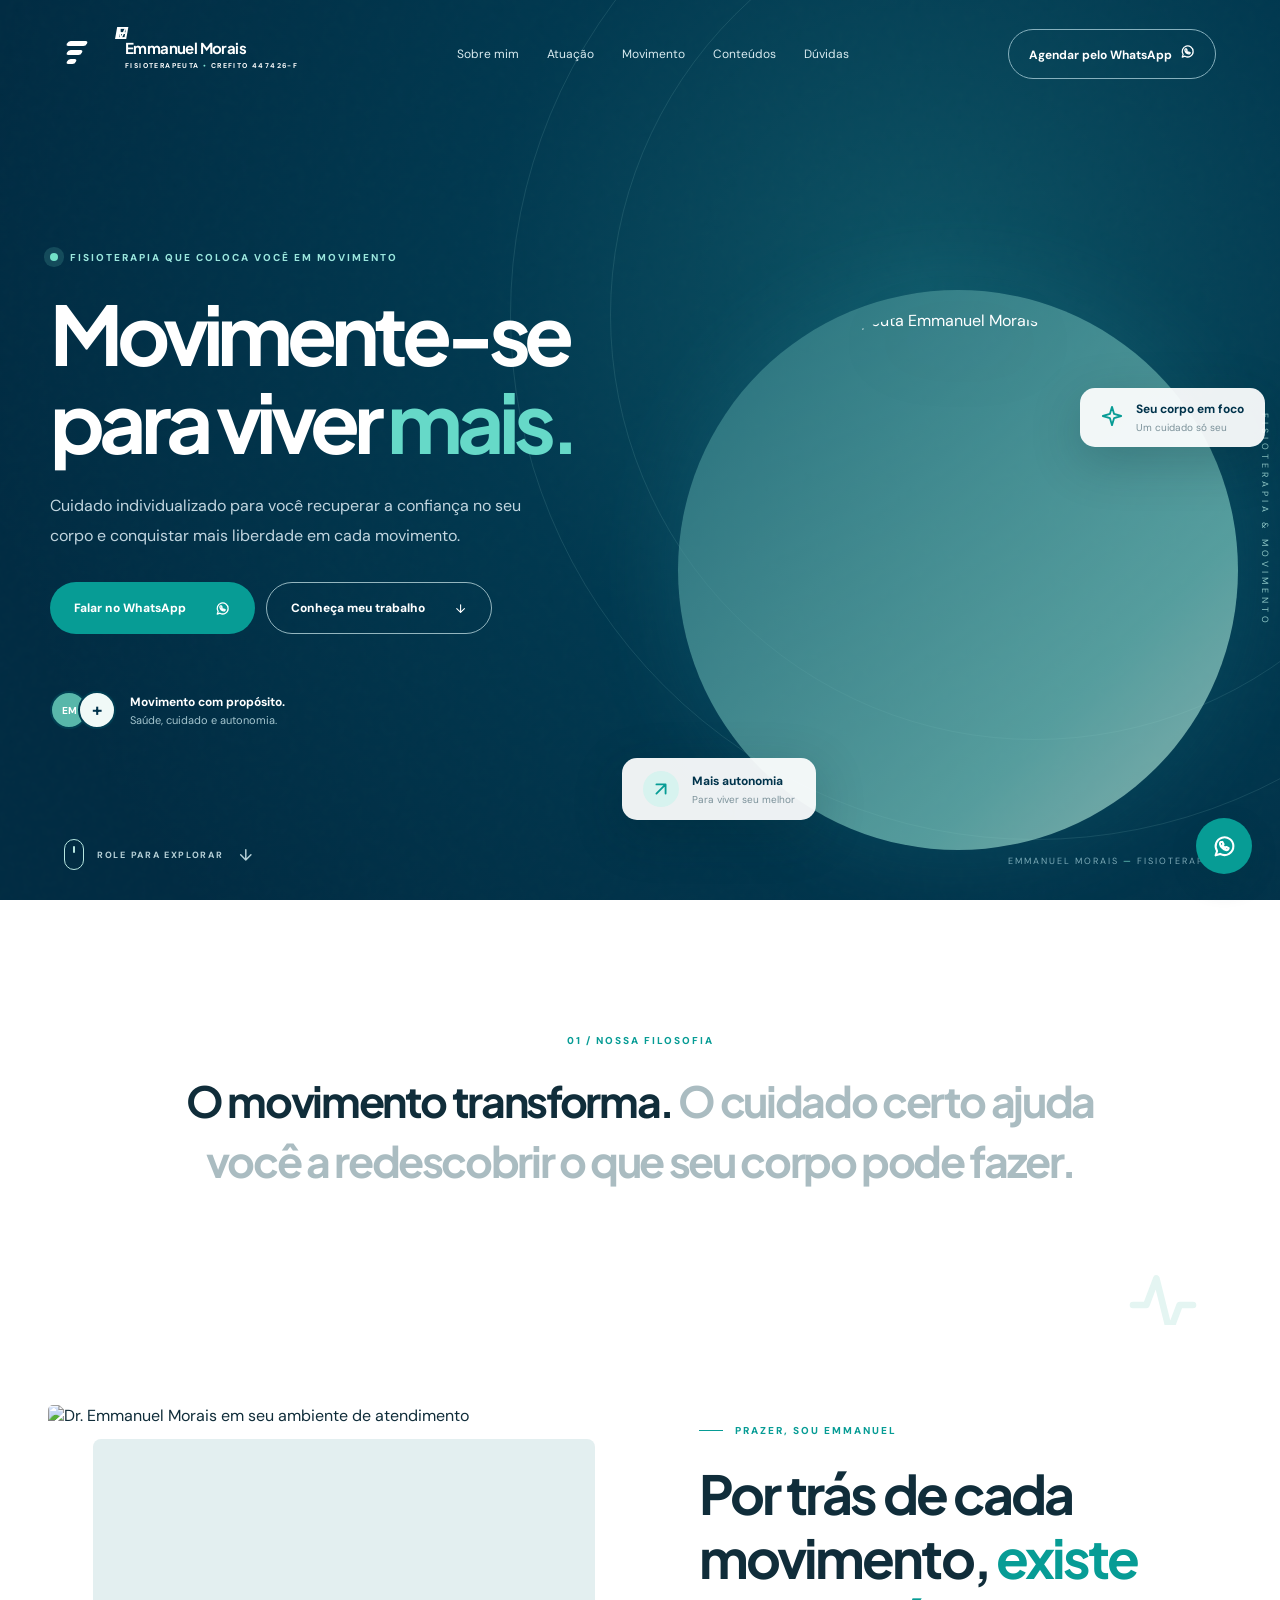
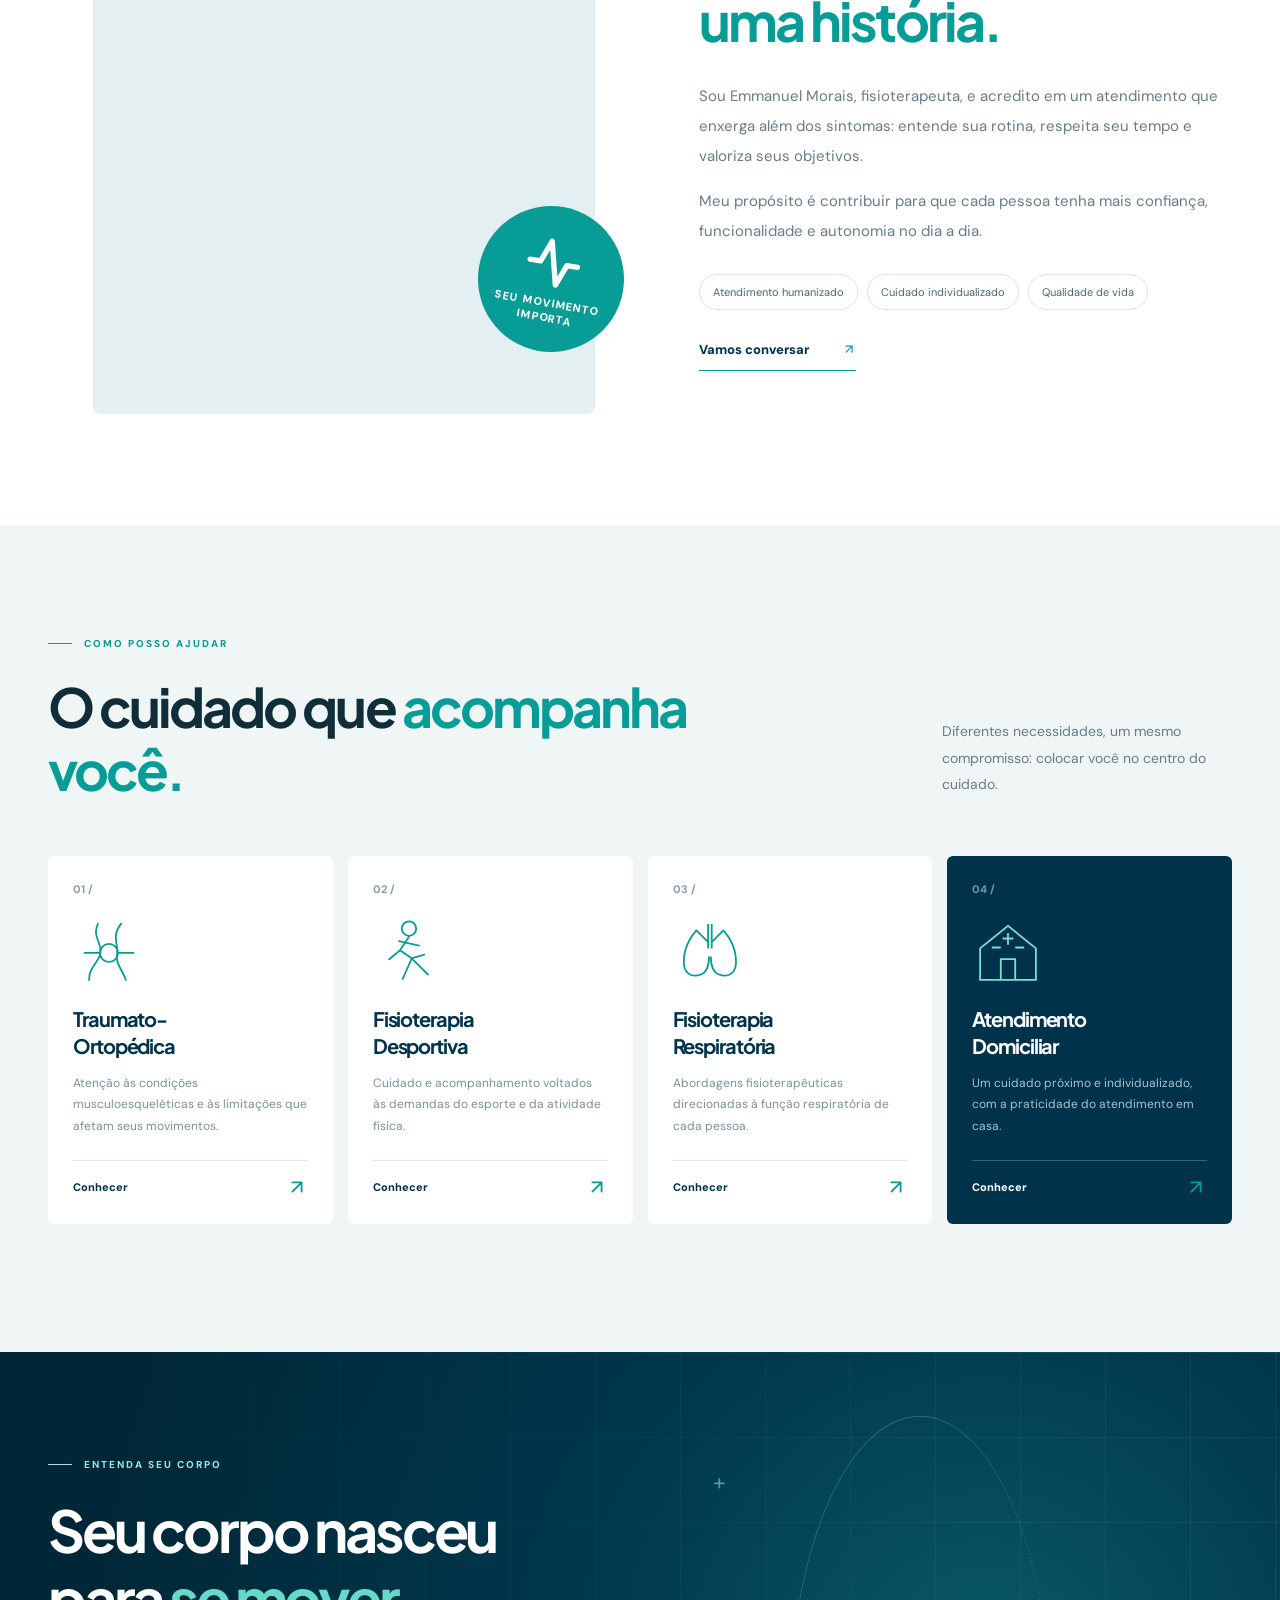
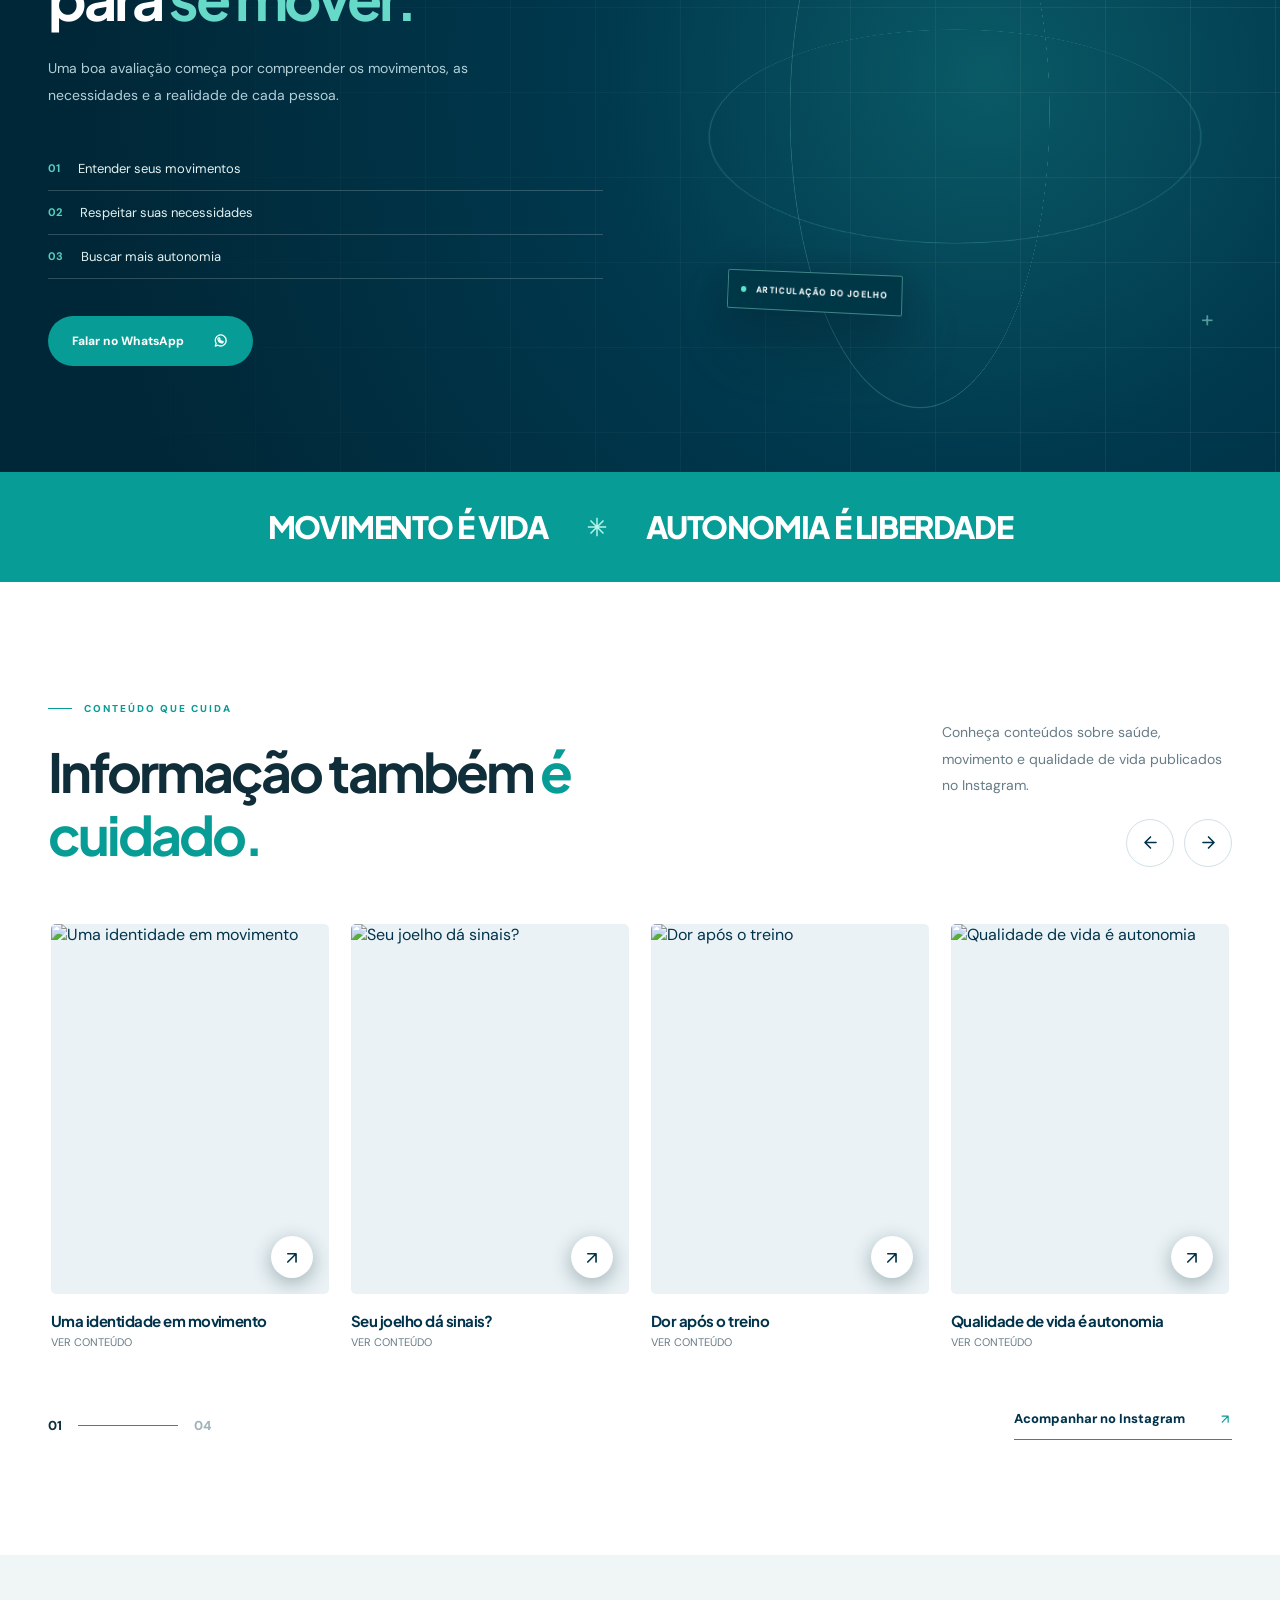
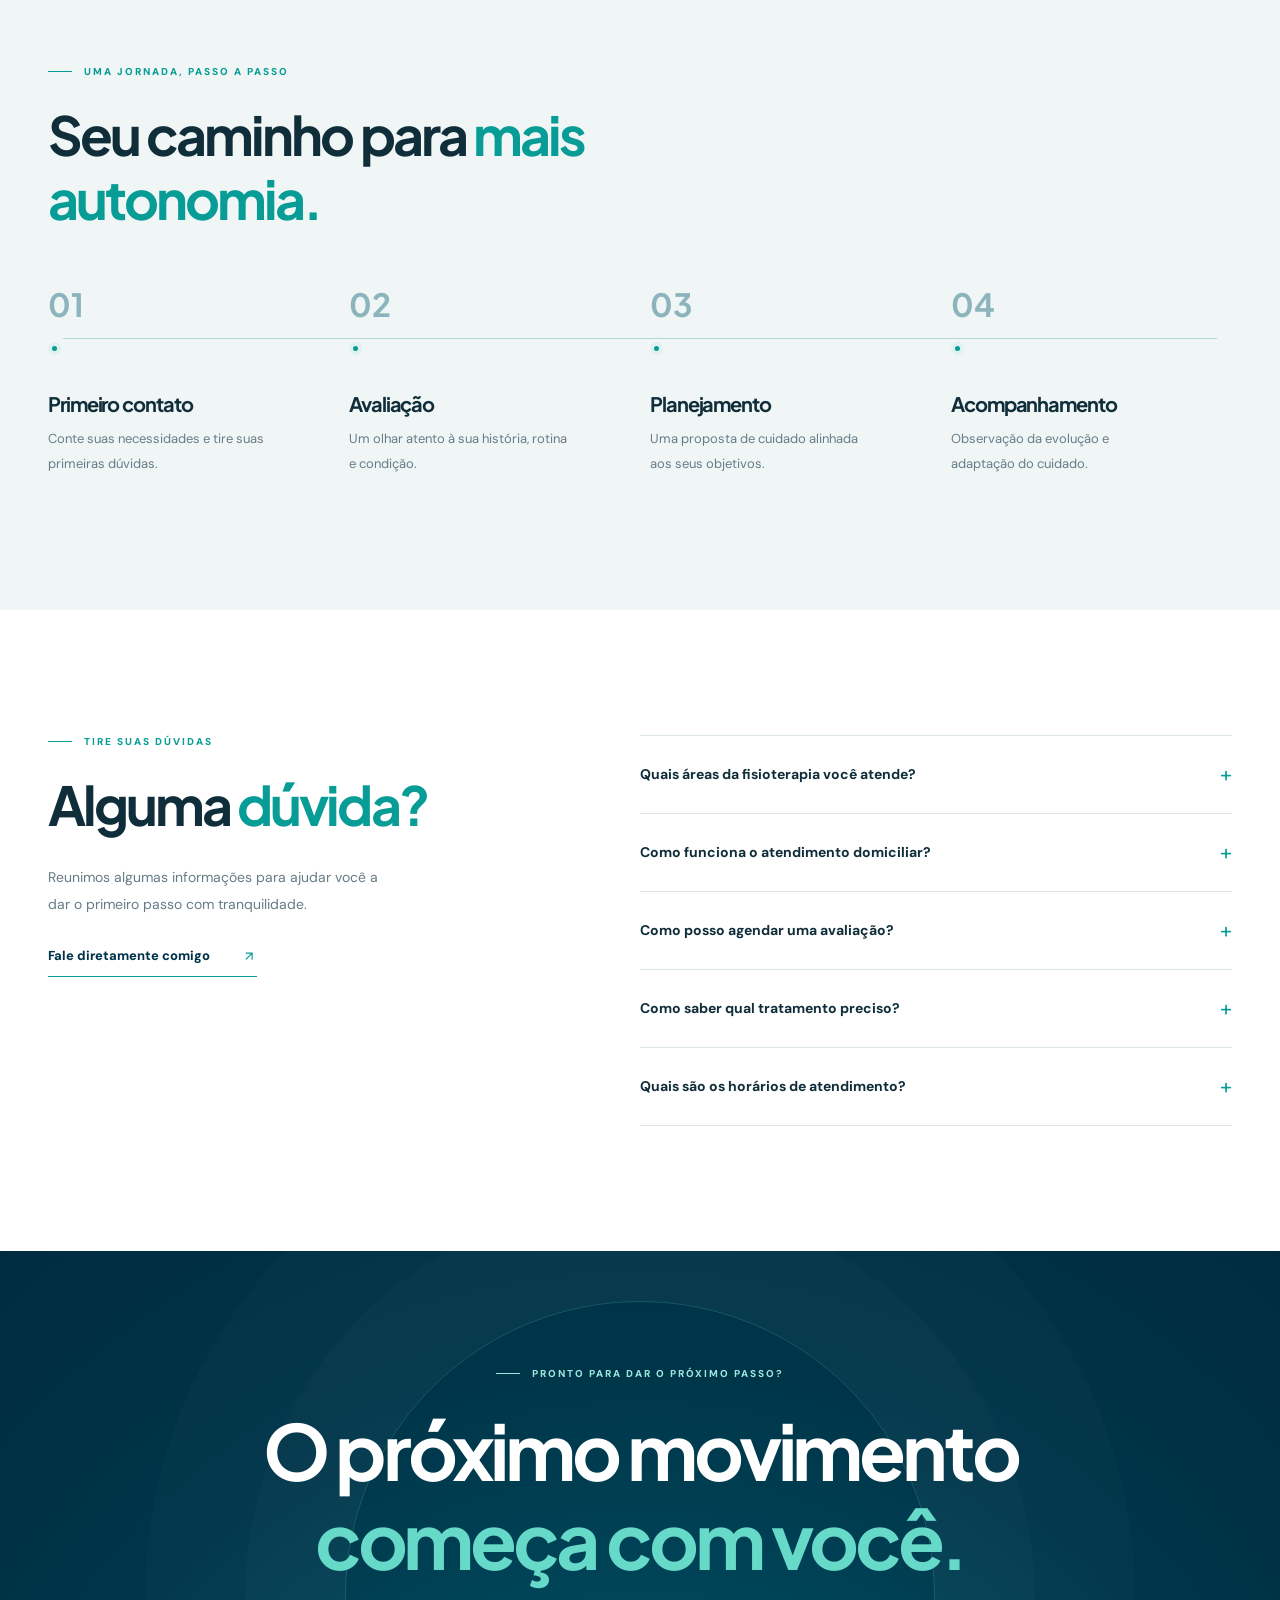
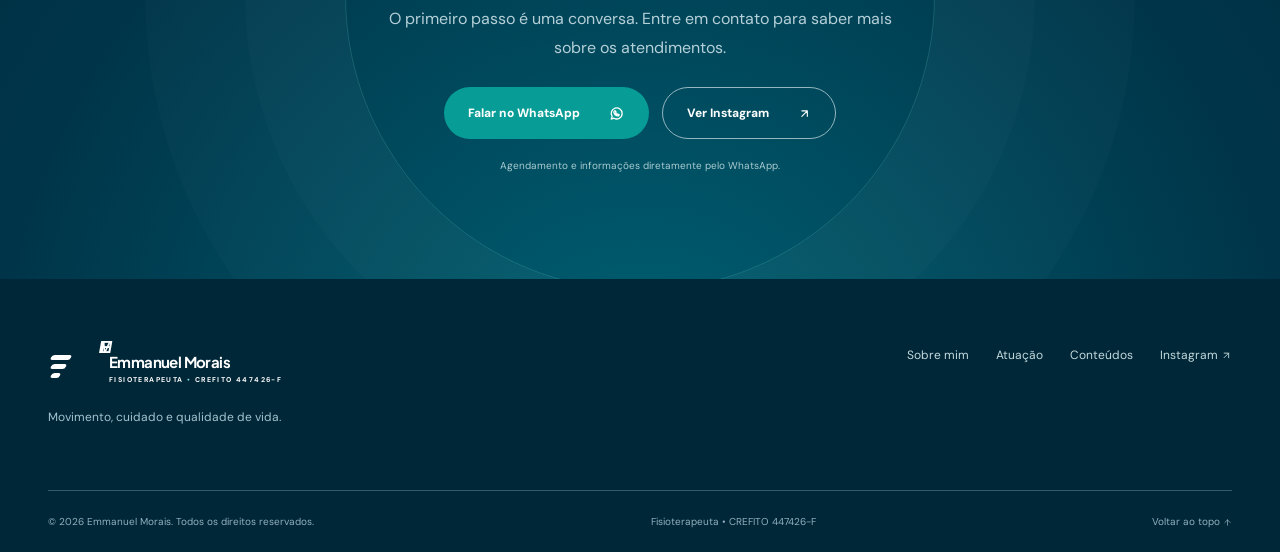
==== index.html @ 3bb3eeb8 "Add files via upload" ====
<!doctype html>
<html lang="pt-BR">
<head>
  <meta charset="utf-8" />
  <meta name="viewport" content="width=device-width, initial-scale=1" />
  <meta name="theme-color" content="#00334b" />
  <meta name="description" content="Dr. Emmanuel Morais — Fisioterapeuta, CREFITO 447426-F. Fisioterapia traumato-ortopédica, desportiva, respiratória e atendimento domiciliar." />
  <title>Dr. Emmanuel Morais — Fisioterapia & Movimento</title>
  <link rel="preconnect" href="https://fonts.googleapis.com" />
  <link rel="preconnect" href="https://fonts.gstatic.com" crossorigin />
  <link href="https://fonts.googleapis.com/css2?family=DM+Sans:wght@400;500;600;700&family=Plus+Jakarta+Sans:wght@400;500;600;700;800&display=swap" rel="stylesheet" />
  <link rel="stylesheet" href="styles.css" />
  <script defer src="script.js"></script>
</head>
<body>
  <div class="progress" id="progress"></div>
  <header class="header" id="topo">
    <a class="brand" href="#inicio" aria-label="Dr. Emmanuel Morais — início"><span class="brandmark" aria-hidden="true"><i></i><i></i><i></i><b class="brand-letters">EM</b></span><span class="brand-text"><strong>Emmanuel Morais</strong><small>FISIOTERAPEUTA <span class="dot">•</span> CREFITO 447426-F</small></span></a>
    <nav class="nav" id="nav" aria-label="Navegação principal"><a href="#sobre">Sobre mim</a><a href="#especialidades">Atuação</a><a href="#movimento">Movimento</a><a href="#conteudos">Conteúdos</a><a href="#duvidas">Dúvidas</a></nav>
    <a class="header-cta" data-whatsapp-link href="https://wa.me/5584921873474?text=Ol%C3%A1%2C%20Dr.%20Emmanuel%21%20Vim%20pelo%20seu%20site%20e%20gostaria%20de%20saber%20mais%20sobre%20os%20atendimentos%20e%20agendar%20uma%20avalia%C3%A7%C3%A3o." target="_blank" rel="noopener noreferrer">Agendar pelo WhatsApp <span class="icon-slot"><svg class="ui-icon icon-whatsapp" viewBox="0 0 24 24" fill="none" stroke="currentColor" stroke-width="1.8" stroke-linecap="round" stroke-linejoin="round" aria-hidden="true"><path d="M20.5 11.6a8.5 8.5 0 0 1-12.7 7.5L3.5 20.5l1.4-4.2A8.5 8.5 0 1 1 20.5 11.6Z"/><path d="M8.3 7.7c-.5.5-.8 1.3-.6 2.1.5 2.3 3.3 5.1 5.6 5.6.8.2 1.6-.1 2.1-.6l.6-1.2-2.2-1.1-.9.9c-1.2-.5-2.2-1.5-2.7-2.7l.9-.9-1.1-2.2-1.7.1Z"/></svg></span></a>
    <button class="menu-btn" id="menuBtn" type="button" aria-label="Abrir menu" aria-expanded="false"><span></span><span></span></button>
  </header>
  <main>
    <section class="hero" id="inicio">
      <div class="hero-noise"></div><div class="hero-orbit hero-orbit-one"></div><div class="hero-orbit hero-orbit-two"></div>
      <div class="hero-container"><div class="hero-copy">
        <div class="eyebrow light"><span class="pulse"></span> FISIOTERAPIA QUE COLOCA VOCÊ EM MOVIMENTO</div>
        <h1 class="hero-title"><span class="hero-line">Movimente-se</span><span class="hero-line">para viver <em>mais.</em></span></h1>
        <p class="hero-description">Cuidado individualizado para você recuperar a confiança no seu corpo e conquistar mais liberdade em cada movimento.</p>
        <div class="hero-actions"><a class="btn btn-teal" data-whatsapp-link href="https://wa.me/5584921873474?text=Ol%C3%A1%2C%20Dr.%20Emmanuel%21%20Vim%20pelo%20seu%20site%20e%20gostaria%20de%20saber%20mais%20sobre%20os%20atendimentos%20e%20agendar%20uma%20avalia%C3%A7%C3%A3o." target="_blank" rel="noopener noreferrer">Falar no WhatsApp <span class="icon-slot"><svg class="ui-icon icon-whatsapp" viewBox="0 0 24 24" fill="none" stroke="currentColor" stroke-width="1.8" stroke-linecap="round" stroke-linejoin="round" aria-hidden="true"><path d="M20.5 11.6a8.5 8.5 0 0 1-12.7 7.5L3.5 20.5l1.4-4.2A8.5 8.5 0 1 1 20.5 11.6Z"/><path d="M8.3 7.7c-.5.5-.8 1.3-.6 2.1.5 2.3 3.3 5.1 5.6 5.6.8.2 1.6-.1 2.1-.6l.6-1.2-2.2-1.1-.9.9c-1.2-.5-2.2-1.5-2.7-2.7l.9-.9-1.1-2.2-1.7.1Z"/></svg></span></a><a class="btn btn-outline" href="#sobre">Conheça meu trabalho <span class="icon-slot"><svg class="ui-icon" viewBox="0 0 24 24" fill="none" stroke="currentColor" stroke-width="2" stroke-linecap="round" stroke-linejoin="round" aria-hidden="true"><path d="M12 5v14m-7-7 7 7 7-7"/></svg></span></a></div>
        <div class="hero-footer"><div class="hero-avatars"><span>EM</span><span>+</span></div><div><strong>Movimento com propósito.</strong><small>Saúde, cuidado e autonomia.</small></div></div>
      </div><div class="hero-art"><div class="portrait-halo"></div><div class="hero-image-frame"><img src="assets/emmanuel-retrato.png" alt="Retrato do fisioterapeuta Emmanuel Morais" fetchpriority="high" /></div><div class="hero-floating top"><span class="floating-icon"><svg class="ui-icon" viewBox="0 0 24 24" fill="none" stroke="currentColor" stroke-width="1.8" stroke-linecap="round" stroke-linejoin="round" aria-hidden="true"><path d="m12 2 2.3 7.7L22 12l-7.7 2.3L12 22l-2.3-7.7L2 12l7.7-2.3L12 2Z"/></svg></span><div><strong>Seu corpo em foco</strong><small>Um cuidado só seu</small></div></div><div class="hero-floating bottom"><span class="floating-icon circle"><svg class="ui-icon" viewBox="0 0 24 24" fill="none" stroke="currentColor" stroke-width="2" stroke-linecap="round" stroke-linejoin="round" aria-hidden="true"><path d="M7 17 17 7M7 7h10v10"/></svg></span><div><strong>Mais autonomia</strong><small>Para viver seu melhor</small></div></div><span class="vertical-word">FISIOTERAPIA & MOVIMENTO</span></div></div>
      <a class="scroll-cue" href="#sobre"><span class="mouse"><i></i></span> ROLE PARA EXPLORAR <span class="icon-slot"><svg class="ui-icon" viewBox="0 0 24 24" fill="none" stroke="currentColor" stroke-width="2" stroke-linecap="round" stroke-linejoin="round" aria-hidden="true"><path d="M12 5v14m-7-7 7 7 7-7"/></svg></span></a>
      <div class="hero-bottom-label">EMMANUEL MORAIS <span>—</span> FISIOTERAPIA</div>
    </section>
    <section class="statement reveal" aria-label="Nossa filosofia"><span class="tiny-label">01 / NOSSA FILOSOFIA</span><p>O movimento transforma. <span>O cuidado certo ajuda você a redescobrir o que seu corpo pode fazer.</span></p><div class="statement-star"><svg class="ui-icon" viewBox="0 0 24 24" fill="none" stroke="currentColor" stroke-width="1.9" stroke-linecap="round" stroke-linejoin="round" aria-hidden="true"><path d="M3 12h4l3-8 4 16 3-8h4"/></svg></div></section>
    <section class="about section-wrap" id="sobre"><div class="about-visual reveal"><div class="about-backdrop"></div><img src="assets/post-autonomia.png" alt="Dr. Emmanuel Morais em seu ambiente de atendimento" loading="lazy"/><div class="about-sticker"><span><svg class="ui-icon" viewBox="0 0 24 24" fill="none" stroke="currentColor" stroke-width="1.9" stroke-linecap="round" stroke-linejoin="round" aria-hidden="true"><path d="M3 12h4l3-8 4 16 3-8h4"/></svg></span><small>SEU MOVIMENTO<br/>IMPORTA</small></div></div><div class="about-copy reveal"><div class="eyebrow"><span class="mini-line"></span> PRAZER, SOU EMMANUEL</div><h2>Por trás de cada movimento, <em>existe uma história.</em></h2><p>Sou Emmanuel Morais, fisioterapeuta, e acredito em um atendimento que enxerga além dos sintomas: entende sua rotina, respeita seu tempo e valoriza seus objetivos.</p><p>Meu propósito é contribuir para que cada pessoa tenha mais confiança, funcionalidade e autonomia no dia a dia.</p><div class="about-tags"><span>Atendimento humanizado</span><span>Cuidado individualizado</span><span>Qualidade de vida</span></div><a class="link-arrow" data-whatsapp-link href="https://wa.me/5584921873474?text=Ol%C3%A1%2C%20Dr.%20Emmanuel%21%20Vim%20pelo%20seu%20site%20e%20gostaria%20de%20saber%20mais%20sobre%20os%20atendimentos%20e%20agendar%20uma%20avalia%C3%A7%C3%A3o." target="_blank" rel="noopener noreferrer">Vamos conversar <span class="icon-slot"><svg class="ui-icon" viewBox="0 0 24 24" fill="none" stroke="currentColor" stroke-width="2" stroke-linecap="round" stroke-linejoin="round" aria-hidden="true"><path d="M7 17 17 7M7 7h10v10"/></svg></span></a></div></section>
    <section class="specialties" id="especialidades"><div class="section-wrap"><div class="section-head reveal"><div><div class="eyebrow"><span class="mini-line"></span> COMO POSSO AJUDAR</div><h2>O cuidado que <em>acompanha você.</em></h2></div><p>Diferentes necessidades, um mesmo compromisso: colocar você no centro do cuidado.</p></div><div class="service-grid">
      <article class="service-card reveal"><span class="service-index">01 /</span><div class="service-icon"><svg viewBox="0 0 80 80" fill="none" stroke="currentColor" stroke-width="2"><path d="M28 8C20 24 34 30 30 43c-3 10-13 15-12 29M54 8C42 22 51 33 49 42c-2 12 7 19 10 30"/><circle cx="40" cy="41" r="10"/><path d="M30 41H12m38 0h18"/></svg></div><h3>Traumato-<br/>Ortopédica</h3><p>Atenção às condições musculoesqueléticas e às limitações que afetam seus movimentos.</p><a data-whatsapp-link href="https://wa.me/5584921873474?text=Ol%C3%A1%2C%20Dr.%20Emmanuel%21%20Vim%20pelo%20seu%20site%20e%20gostaria%20de%20saber%20mais%20sobre%20os%20atendimentos%20e%20agendar%20uma%20avalia%C3%A7%C3%A3o." target="_blank" rel="noopener noreferrer" aria-label="Saiba mais sobre fisioterapia traumato-ortopédica">Conhecer <span class="icon-slot"><svg class="ui-icon" viewBox="0 0 24 24" fill="none" stroke="currentColor" stroke-width="2" stroke-linecap="round" stroke-linejoin="round" aria-hidden="true"><path d="M7 17 17 7M7 7h10v10"/></svg></span></a></article>
      <article class="service-card reveal"><span class="service-index">02 /</span><div class="service-icon"><svg viewBox="0 0 80 80" fill="none" stroke="currentColor" stroke-width="2"><circle cx="40" cy="14" r="8"/><path d="m40 23-10 15 13 9 14-4M30 38 18 48m25-1-10 23m10-23 18 18M29 28l22 5" stroke-linecap="round"/></svg></div><h3>Fisioterapia<br/>Desportiva</h3><p>Cuidado e acompanhamento voltados às demandas do esporte e da atividade física.</p><a data-whatsapp-link href="https://wa.me/5584921873474?text=Ol%C3%A1%2C%20Dr.%20Emmanuel%21%20Vim%20pelo%20seu%20site%20e%20gostaria%20de%20saber%20mais%20sobre%20os%20atendimentos%20e%20agendar%20uma%20avalia%C3%A7%C3%A3o." target="_blank" rel="noopener noreferrer" aria-label="Saiba mais sobre fisioterapia desportiva">Conhecer <span class="icon-slot"><svg class="ui-icon" viewBox="0 0 24 24" fill="none" stroke="currentColor" stroke-width="2" stroke-linecap="round" stroke-linejoin="round" aria-hidden="true"><path d="M7 17 17 7M7 7h10v10"/></svg></span></a></article>
      <article class="service-card reveal"><span class="service-index">03 /</span><div class="service-icon"><svg viewBox="0 0 80 80" fill="none" stroke="currentColor" stroke-width="2"><path d="M39 9v27M43 9v27m-4-7L26 16c-8 9-14 22-14 35 0 12 8 18 19 14 8-3 9-13 9-20m3-16 13-13c8 9 14 22 14 35 0 12-8 18-19 14-8-3-9-13-9-20" stroke-linejoin="round"/></svg></div><h3>Fisioterapia<br/>Respiratória</h3><p>Abordagens fisioterapêuticas direcionadas à função respiratória de cada pessoa.</p><a data-whatsapp-link href="https://wa.me/5584921873474?text=Ol%C3%A1%2C%20Dr.%20Emmanuel%21%20Vim%20pelo%20seu%20site%20e%20gostaria%20de%20saber%20mais%20sobre%20os%20atendimentos%20e%20agendar%20uma%20avalia%C3%A7%C3%A3o." target="_blank" rel="noopener noreferrer" aria-label="Saiba mais sobre fisioterapia respiratória">Conhecer <span class="icon-slot"><svg class="ui-icon" viewBox="0 0 24 24" fill="none" stroke="currentColor" stroke-width="2" stroke-linecap="round" stroke-linejoin="round" aria-hidden="true"><path d="M7 17 17 7M7 7h10v10"/></svg></span></a></article>
      <article class="service-card highlight reveal"><span class="service-index">04 /</span><div class="service-icon"><svg viewBox="0 0 80 80" fill="none" stroke="currentColor" stroke-width="2"><path d="m9 36 31-25 31 25v35H9V36Z"/><path d="M32 71V48h16v23M22 35h10m16 0h10"/><path d="M40 19v13m-6-7h12"/></svg></div><h3>Atendimento<br/>Domiciliar</h3><p>Um cuidado próximo e individualizado, com a praticidade do atendimento em casa.</p><a data-whatsapp-link href="https://wa.me/5584921873474?text=Ol%C3%A1%2C%20Dr.%20Emmanuel%21%20Vim%20pelo%20seu%20site%20e%20gostaria%20de%20saber%20mais%20sobre%20os%20atendimentos%20e%20agendar%20uma%20avalia%C3%A7%C3%A3o." target="_blank" rel="noopener noreferrer" aria-label="Saiba mais sobre atendimento domiciliar">Conhecer <span class="icon-slot"><svg class="ui-icon" viewBox="0 0 24 24" fill="none" stroke="currentColor" stroke-width="2" stroke-linecap="round" stroke-linejoin="round" aria-hidden="true"><path d="M7 17 17 7M7 7h10v10"/></svg></span></a></article>
    </div></div></section>
    <section class="anatomy" id="movimento"><div class="anatomy-background"></div><div class="section-wrap anatomy-inner"><div class="anatomy-content reveal"><div class="eyebrow light"><span class="mini-line"></span> ENTENDA SEU CORPO</div><h2>Seu corpo nasceu para <em>se mover.</em></h2><p>Uma boa avaliação começa por compreender os movimentos, as necessidades e a realidade de cada pessoa.</p><div class="anatomy-steps"><div><b>01</b><span>Entender seus movimentos</span></div><div><b>02</b><span>Respeitar suas necessidades</span></div><div><b>03</b><span>Buscar mais autonomia</span></div></div><a class="btn btn-teal" data-whatsapp-link href="https://wa.me/5584921873474?text=Ol%C3%A1%2C%20Dr.%20Emmanuel%21%20Vim%20pelo%20seu%20site%20e%20gostaria%20de%20saber%20mais%20sobre%20os%20atendimentos%20e%20agendar%20uma%20avalia%C3%A7%C3%A3o." target="_blank" rel="noopener noreferrer">Falar no WhatsApp <span class="icon-slot"><svg class="ui-icon icon-whatsapp" viewBox="0 0 24 24" fill="none" stroke="currentColor" stroke-width="1.8" stroke-linecap="round" stroke-linejoin="round" aria-hidden="true"><path d="M20.5 11.6a8.5 8.5 0 0 1-12.7 7.5L3.5 20.5l1.4-4.2A8.5 8.5 0 1 1 20.5 11.6Z"/><path d="M8.3 7.7c-.5.5-.8 1.3-.6 2.1.5 2.3 3.3 5.1 5.6 5.6.8.2 1.6-.1 2.1-.6l.6-1.2-2.2-1.1-.9.9c-1.2-.5-2.2-1.5-2.7-2.7l.9-.9-1.1-2.2-1.7.1Z"/></svg></span></a></div><div class="anatomy-stage"><span class="anatomy-ring ring-a"></span><span class="anatomy-ring ring-b"></span><div class="anatomy-model" id="anatomyModel"><div class="anatomy-label above">ANATOMIA EM MOVIMENTO <span>+</span></div><img src="assets/post-joelho.png" alt="Ilustração da articulação do joelho com destaque para a região dolorida" loading="lazy"/><div class="anatomy-label below"><i></i> ARTICULAÇÃO DO JOELHO</div></div><span class="anatomy-cross c1">+</span><span class="anatomy-cross c2">+</span></div></div></section>
    <section class="quote-band" aria-label="Nossa filosofia: movimento é vida e autonomia é liberdade"><div class="quote-track"><span class="quote-phrase">MOVIMENTO É VIDA</span><span class="quote-divider" aria-hidden="true"><svg viewBox="0 0 24 24" fill="none" stroke="currentColor" stroke-width="1.6"><path d="M12 2v20M2 12h20M4.9 4.9l14.2 14.2M19.1 4.9 4.9 19.1"/></svg></span><span class="quote-phrase">AUTONOMIA É LIBERDADE</span></div></section>
    <section class="content-section section-wrap" id="conteudos"><div class="section-head reveal"><div><div class="eyebrow"><span class="mini-line"></span> CONTEÚDO QUE CUIDA</div><h2>Informação também <em>é cuidado.</em></h2></div><div class="content-head-right"><p>Conheça conteúdos sobre saúde, movimento e qualidade de vida publicados no Instagram.</p><div class="carousel-controls"><button class="round-btn" id="prevPost" type="button" aria-label="Publicação anterior"><svg class="ui-icon" viewBox="0 0 24 24" fill="none" stroke="currentColor" stroke-width="2" stroke-linecap="round" stroke-linejoin="round" aria-hidden="true"><path d="m12 19-7-7 7-7m-7 7h14"/></svg></button><button class="round-btn" id="nextPost" type="button" aria-label="Próxima publicação"><svg class="ui-icon" viewBox="0 0 24 24" fill="none" stroke="currentColor" stroke-width="2" stroke-linecap="round" stroke-linejoin="round" aria-hidden="true"><path d="M5 12h14m-7-7 7 7-7 7"/></svg></button></div></div></div><div class="post-carousel" id="postCarousel" tabindex="0" aria-label="Carrossel de publicações"><!-- preenchido via JavaScript --></div><div class="post-footer"><div class="post-counter"><span id="postIndex">01</span> <span class="post-counter-line"></span> <span id="postTotal">04</span></div><a class="link-arrow" href="https://www.instagram.com/dr.emmanuelmorais_/" target="_blank" rel="noopener noreferrer">Acompanhar no Instagram <span class="icon-slot"><svg class="ui-icon" viewBox="0 0 24 24" fill="none" stroke="currentColor" stroke-width="2" stroke-linecap="round" stroke-linejoin="round" aria-hidden="true"><path d="M7 17 17 7M7 7h10v10"/></svg></span></a></div></section>
    <section class="journey"><div class="section-wrap"><div class="section-head reveal"><div><div class="eyebrow"><span class="mini-line"></span> UMA JORNADA, PASSO A PASSO</div><h2>Seu caminho para <em>mais autonomia.</em></h2></div></div><div class="journey-grid"><div class="journey-step reveal"><span>01</span><div class="journey-dot"></div><h3>Primeiro contato</h3><p>Conte suas necessidades e tire suas primeiras dúvidas.</p></div><div class="journey-step reveal"><span>02</span><div class="journey-dot"></div><h3>Avaliação</h3><p>Um olhar atento à sua história, rotina e condição.</p></div><div class="journey-step reveal"><span>03</span><div class="journey-dot"></div><h3>Planejamento</h3><p>Uma proposta de cuidado alinhada aos seus objetivos.</p></div><div class="journey-step reveal"><span>04</span><div class="journey-dot"></div><h3>Acompanhamento</h3><p>Observação da evolução e adaptação do cuidado.</p></div></div></div></section>
    <section class="faq section-wrap" id="duvidas"><div class="faq-intro reveal"><div class="eyebrow"><span class="mini-line"></span> TIRE SUAS DÚVIDAS</div><h2>Alguma <em>dúvida?</em></h2><p>Reunimos algumas informações para ajudar você a dar o primeiro passo com tranquilidade.</p><a class="link-arrow" data-whatsapp-link href="https://wa.me/5584921873474?text=Ol%C3%A1%2C%20Dr.%20Emmanuel%21%20Vim%20pelo%20seu%20site%20e%20gostaria%20de%20saber%20mais%20sobre%20os%20atendimentos%20e%20agendar%20uma%20avalia%C3%A7%C3%A3o." target="_blank" rel="noopener noreferrer">Fale diretamente comigo <span class="icon-slot"><svg class="ui-icon" viewBox="0 0 24 24" fill="none" stroke="currentColor" stroke-width="2" stroke-linecap="round" stroke-linejoin="round" aria-hidden="true"><path d="M7 17 17 7M7 7h10v10"/></svg></span></a></div><div class="faq-items reveal"><details><summary>Quais áreas da fisioterapia você atende?<span>+</span></summary><p>Atuo com fisioterapia traumato-ortopédica, desportiva e respiratória, além de atendimento domiciliar. Cada caso precisa de avaliação individual.</p></details><details><summary>Como funciona o atendimento domiciliar?<span>+</span></summary><p>O atendimento é realizado no ambiente do paciente, de acordo com a disponibilidade e as necessidades avaliadas. Entre em contato para consultar os detalhes.</p></details><details><summary>Como posso agendar uma avaliação?<span>+</span></summary><p>Você pode solicitar informações pelos canais de contato disponibilizados nesta página ou pelo Instagram profissional.</p></details><details><summary>Como saber qual tratamento preciso?<span>+</span></summary><p>A abordagem adequada depende de uma avaliação fisioterapêutica. Não é possível indicar um tratamento específico apenas pelas informações do site.</p></details><details><summary>Quais são os horários de atendimento?<span>+</span></summary><p>Os horários e a disponibilidade devem ser confirmados diretamente com o profissional.</p></details></div></section>
    <section class="contact" id="contato"><div class="contact-orb"></div><div class="section-wrap contact-inner reveal"><div class="eyebrow light"><span class="mini-line"></span> PRONTO PARA DAR O PRÓXIMO PASSO?</div><h2>O próximo movimento <em>começa com você.</em></h2><p>O primeiro passo é uma conversa. Entre em contato para saber mais sobre os atendimentos.</p><div class="contact-buttons"><a class="btn btn-teal" id="whatsappContact" href="https://wa.me/5584921873474?text=Ol%C3%A1%2C%20Dr.%20Emmanuel%21%20Vim%20pelo%20seu%20site%20e%20gostaria%20de%20saber%20mais%20sobre%20os%20atendimentos%20e%20agendar%20uma%20avalia%C3%A7%C3%A3o." target="_blank" rel="noopener noreferrer">Falar no WhatsApp <span class="icon-slot"><svg class="ui-icon icon-whatsapp" viewBox="0 0 24 24" fill="none" stroke="currentColor" stroke-width="1.8" stroke-linecap="round" stroke-linejoin="round" aria-hidden="true"><path d="M20.5 11.6a8.5 8.5 0 0 1-12.7 7.5L3.5 20.5l1.4-4.2A8.5 8.5 0 1 1 20.5 11.6Z"/><path d="M8.3 7.7c-.5.5-.8 1.3-.6 2.1.5 2.3 3.3 5.1 5.6 5.6.8.2 1.6-.1 2.1-.6l.6-1.2-2.2-1.1-.9.9c-1.2-.5-2.2-1.5-2.7-2.7l.9-.9-1.1-2.2-1.7.1Z"/></svg></span></a><a class="btn btn-outline" href="https://www.instagram.com/dr.emmanuelmorais_/" target="_blank" rel="noopener noreferrer">Ver Instagram <span class="icon-slot"><svg class="ui-icon" viewBox="0 0 24 24" fill="none" stroke="currentColor" stroke-width="2" stroke-linecap="round" stroke-linejoin="round" aria-hidden="true"><path d="M7 17 17 7M7 7h10v10"/></svg></span></a></div><p class="contact-note" id="contactNote">Agendamento e informações diretamente pelo WhatsApp.</p></div></section>
  </main>
  <footer class="footer"><div class="section-wrap"><div class="footer-top"><div><a class="brand footer-brand" href="#inicio"><span class="brandmark" aria-hidden="true"><i></i><i></i><i></i><b class="brand-letters">EM</b></span><span class="brand-text"><strong>Emmanuel Morais</strong><small>FISIOTERAPEUTA <span class="dot">•</span> CREFITO 447426-F</small></span></a><p>Movimento, cuidado e qualidade de vida.</p></div><div class="footer-links"><a href="#sobre">Sobre mim</a><a href="#especialidades">Atuação</a><a href="#conteudos">Conteúdos</a><a href="https://www.instagram.com/dr.emmanuelmorais_/" target="_blank" rel="noopener noreferrer">Instagram <svg class="ui-icon" viewBox="0 0 24 24" fill="none" stroke="currentColor" stroke-width="2" stroke-linecap="round" stroke-linejoin="round" aria-hidden="true"><path d="M7 17 17 7M7 7h10v10"/></svg></a></div></div><div class="footer-bottom"><span>© <span id="year"></span> Emmanuel Morais. Todos os direitos reservados.</span><span>Fisioterapeuta • CREFITO 447426-F</span><a href="#inicio">Voltar ao topo <svg class="ui-icon" viewBox="0 0 24 24" fill="none" stroke="currentColor" stroke-width="2" stroke-linecap="round" stroke-linejoin="round" aria-hidden="true"><path d="M12 19V5m-7 7 7-7 7 7"/></svg></a></div></div></footer>
  <a class="float-contact" id="floatContact" href="https://wa.me/5584921873474?text=Ol%C3%A1%2C%20Dr.%20Emmanuel%21%20Vim%20pelo%20seu%20site%20e%20gostaria%20de%20saber%20mais%20sobre%20os%20atendimentos%20e%20agendar%20uma%20avalia%C3%A7%C3%A3o." target="_blank" rel="noopener noreferrer" aria-label="Entrar em contato"><svg class="ui-icon icon-whatsapp" viewBox="0 0 24 24" fill="none" stroke="currentColor" stroke-width="1.8" stroke-linecap="round" stroke-linejoin="round" aria-hidden="true"><path d="M20.5 11.6a8.5 8.5 0 0 1-12.7 7.5L3.5 20.5l1.4-4.2A8.5 8.5 0 1 1 20.5 11.6Z"/><path d="M8.3 7.7c-.5.5-.8 1.3-.6 2.1.5 2.3 3.3 5.1 5.6 5.6.8.2 1.6-.1 2.1-.6l.6-1.2-2.2-1.1-.9.9c-1.2-.5-2.2-1.5-2.7-2.7l.9-.9-1.1-2.2-1.7.1Z"/></svg></a>
  <dialog id="postModal" class="post-modal"><button type="button" class="modal-close" id="closeModal" aria-label="Fechar publicação"><svg class="ui-icon" viewBox="0 0 24 24" fill="none" stroke="currentColor" stroke-width="2" stroke-linecap="round" aria-hidden="true"><path d="M6 6 18 18M18 6 6 18"/></svg></button><div class="modal-grid"><img id="modalImage" alt="Publicação selecionada"/><div class="modal-info"><div class="eyebrow"><span class="mini-line"></span> NO INSTAGRAM</div><h3 id="modalTitle"></h3><p id="modalDesc"></p><a id="modalLink" class="btn btn-dark" href="https://www.instagram.com/dr.emmanuelmorais_/" target="_blank" rel="noopener noreferrer">Ver no Instagram <span class="icon-slot"><svg class="ui-icon" viewBox="0 0 24 24" fill="none" stroke="currentColor" stroke-width="2" stroke-linecap="round" stroke-linejoin="round" aria-hidden="true"><path d="M7 17 17 7M7 7h10v10"/></svg></span></a></div></div></dialog>
</body>
</html>
---- styles.css ----
:root{--navy:#00334b;--deep:#002839;--teal:#079c95;--lime:#7ce0cf;--ice:#eaf2f5;--white:#fff;--ink:#102d3a;--muted:#677c87;--line:#d9e5e9}*{box-sizing:border-box}html{scroll-behavior:smooth}body{margin:0;background:#fff;color:var(--ink);font-family:'DM Sans',sans-serif;-webkit-font-smoothing:antialiased}body.modal-open{overflow:hidden}a{color:inherit;text-decoration:none}button{font:inherit;cursor:pointer}img{max-width:100%;display:block}h1,h2,h3,p{margin-top:0}h1,h2,h3{font-family:'Plus Jakarta Sans',sans-serif;letter-spacing:-.055em}::selection{background:var(--teal);color:white}.section-wrap{width:min(1200px,calc(100% - 96px));margin:auto}.progress{position:fixed;top:0;left:0;height:3px;width:0;background:var(--lime);z-index:1000}.header{position:absolute;top:0;left:0;right:0;z-index:40;height:108px;display:flex;align-items:center;padding:0 max(5%,calc((100% - 1300px)/2));gap:40px;color:white}.brand{display:flex;align-items:center;gap:12px;flex-shrink:0}.brandmark{position:relative;width:49px;height:42px;color:#fff;display:grid;place-items:center}.brandmark i{position:absolute;height:5px;width:20px;background:currentColor;border-radius:8px;transform:skewX(-25deg);left:3px}.brandmark i:nth-child(1){top:8px}.brandmark i:nth-child(2){top:17px;width:15px}.brandmark i:nth-child(3){top:26px;width:9px}.brandmark b{font-size:42px;position:absolute;right:-3px;top:-8px;font-weight:700;letter-spacing:-12px}.brand-text strong{font-family:'Plus Jakarta Sans',sans-serif;font-size:15px;display:block;letter-spacing:-.6px}.brand-text small{display:block;font-size:7px;font-weight:700;letter-spacing:1.4px;margin-top:4px;white-space:nowrap}.dot{color:var(--lime)}.nav{display:flex;align-items:center;gap:28px;margin:auto}.nav a{font-size:12px;color:#d9ebf0;transition:color .2s}.nav a:hover{color:var(--lime)}.header-cta{font-size:12px;white-space:nowrap;border:1px solid #86b0bd;border-radius:100px;padding:14px 20px;font-weight:700}.header-cta span{margin-left:12px}.header-cta:hover{background:white;color:var(--navy)}.menu-btn{display:none}.hero{height:max(750px,100svh);min-height:730px;background:radial-gradient(circle at 72% 32%,#0d5364 0,#00384f 40%,#002b42 86%);position:relative;overflow:hidden;color:white}.hero-noise{position:absolute;inset:0;opacity:.13;background-image:url('data:image/svg+xml,%3Csvg viewBox="0 0 180 180" xmlns="http://www.w3.org/2000/svg"%3E%3Cfilter id="n"%3E%3CfeTurbulence type="fractalNoise" baseFrequency=".6" numOctaves="2" stitchTiles="stitch"/%3E%3C/filter%3E%3Crect width="100%25" height="100%25" filter="url(%23n)" opacity=".13"/%3E%3C/svg%3E')}.hero-orbit{position:absolute;border:1px solid rgba(170,224,222,.12);border-radius:50%;pointer-events:none}.hero-orbit-one{width:850px;height:850px;right:-180px;top:-110px}.hero-orbit-two{width:1050px;height:1050px;right:-280px;top:-210px}.hero-container{width:min(1290px,calc(100% - 100px));margin:auto;display:grid;grid-template-columns:1.15fr 1fr;align-items:center;height:100%;position:relative;z-index:2;gap:10px}.hero-copy{position:relative;z-index:4;padding-top:80px}.eyebrow{display:flex;align-items:center;gap:12px;font-size:10px;font-weight:800;letter-spacing:2px;color:var(--teal);margin-bottom:25px}.eyebrow.light{color:#9be7de}.pulse{width:8px;height:8px;border-radius:50%;background:#72e2c8;box-shadow:0 0 0 6px #72e2c82a}.mini-line{width:24px;height:1px;background:currentColor}.hero h1{font-size:clamp(64px,6.4vw,104px);line-height:1.08;letter-spacing:-.075em;font-weight:700;margin:0 0 25px;white-space:nowrap}.hero-line{display:block;animation:rise .95s both;animation-delay:.1s}.hero-line:nth-child(2){animation-delay:.23s}.hero em,.about em,.section-head em,.anatomy em,.faq em,.contact em{font-style:normal;color:#66d9c8}.hero-description{max-width:515px;font-size:16px;line-height:1.9;color:#c1d5df;margin-bottom:31px;animation:rise .85s both .35s}.hero-actions{display:flex;gap:11px;flex-wrap:wrap;animation:rise .85s both .45s}.btn{border-radius:100px;display:inline-flex;align-items:center;justify-content:center;gap:25px;padding:17px 24px;font-size:12px;font-weight:800;transition:transform .25s,background .25s,border .25s;white-space:nowrap}.btn:hover{transform:translateY(-3px)}.btn-teal{background:var(--teal);color:white}.btn-teal:hover{background:#0bb7aa}.btn-outline{border:1px solid #94b6bf;color:#fff}.btn-outline:hover{background:#ffffff1c}.hero-footer{display:flex;align-items:center;gap:14px;margin-top:57px;color:white}.hero-footer strong,.hero-footer small{display:block;font-size:12px}.hero-footer small{font-size:11px;color:#a3c4ce;margin-top:3px}.hero-avatars{display:flex}.hero-avatars span{height:38px;width:38px;border:2px solid #003d51;border-radius:50%;background:#58b7aa;display:grid;place-items:center;font-size:10px;font-weight:700}.hero-avatars span+span{background:#f0f9f7;color:var(--navy);margin-left:-10px;font-size:18px}.hero-art{height:690px;position:relative;align-self:end;display:flex;justify-content:center;align-items:flex-end}.portrait-halo{position:absolute;width:560px;height:560px;bottom:50px;left:50%;transform:translateX(-50%);border-radius:50%;background:linear-gradient(135deg,#327e88,#7ac8bf 72%,#c1e7da);opacity:.7;box-shadow:0 0 100px #299da943}.hero-image-frame{position:relative;z-index:2;width:min(510px,100%);height:590px;margin-bottom:0;border-radius:270px 270px 0 0;overflow:hidden;filter:drop-shadow(0 20px 35px #002b3a55)}.hero-image-frame img{height:100%;width:100%;object-fit:cover;object-position:50% 15%;mix-blend-mode:normal}.hero-floating{position:absolute;z-index:3;display:flex;align-items:center;gap:13px;padding:13px 21px;border-radius:15px;background:#ffffffed;box-shadow:0 14px 50px #00212d3b;color:var(--navy);animation:float 5s ease-in-out infinite}.hero-floating.top{top:178px;right:-35px}.hero-floating.bottom{bottom:80px;left:-64px;animation-delay:-2s}.floating-icon{font-size:20px;color:var(--teal)}.floating-icon.circle{width:36px;height:36px;border-radius:50%;background:#d7f3ef;display:grid;place-items:center}.hero-floating strong,.hero-floating small{display:block}.hero-floating strong{font-size:12px}.hero-floating small{font-size:10px;color:#7b9199;margin-top:4px}.vertical-word{position:absolute;right:-35px;top:44%;transform:rotate(90deg) translateX(50%);transform-origin:right;letter-spacing:4px;color:#8fc7c6;font-size:9px}.scroll-cue{position:absolute;bottom:30px;left:5%;z-index:5;display:flex;align-items:center;gap:13px;font-size:9px;letter-spacing:1.7px;font-weight:700;color:#b7d1d8}.scroll-cue>span:last-child{font-size:16px}.mouse{border:1px solid #b6e6e0;border-radius:13px;width:20px;height:31px;display:flex;justify-content:center;padding-top:6px}.mouse i{display:block;background:#b6e6e0;height:7px;width:2px;border-radius:3px;animation:mouse 1.5s infinite}.hero-bottom-label{position:absolute;right:5%;bottom:33px;font-size:9px;letter-spacing:2px;color:#80abb8}.hero-bottom-label span{color:var(--lime)}.statement{min-height:425px;display:flex;flex-direction:column;align-items:center;justify-content:center;text-align:center;padding:90px 25px;position:relative;overflow:hidden}.tiny-label{font-size:10px;letter-spacing:2px;font-weight:800;color:var(--teal)}.statement p{max-width:970px;font-family:'Plus Jakarta Sans',sans-serif;font-size:clamp(28px,3.35vw,51px);line-height:1.4;letter-spacing:-.055em;font-weight:700;margin:24px 0 0}.statement p span{color:#aabcc1}.statement-star{font-size:80px;position:absolute;right:6%;bottom:-34px;color:#e4f5f2}.about{padding:80px 0 135px;display:grid;grid-template-columns:1fr 1fr;align-items:center;gap:10%}.about-visual{position:relative;min-height:585px}.about-backdrop{position:absolute;inset:34px -14px -24px 45px;background:#e3eff0;border-radius:8px}.about-visual img{position:relative;width:93%;height:580px;object-fit:cover;object-position:center 38%;border-radius:5px}.about-sticker{position:absolute;right:-43px;bottom:38px;width:146px;height:146px;background:var(--teal);color:white;border-radius:50%;display:flex;align-items:center;justify-content:center;flex-direction:column;transform:rotate(10deg)}.about-sticker span{font-size:40px;line-height:1}.about-sticker small{font-size:11px;font-weight:800;text-align:center;line-height:1.4;letter-spacing:1px}.about-copy h2,.section-head h2,.faq h2{font-size:clamp(38px,4.2vw,65px);line-height:1.18;font-weight:700;margin-bottom:28px}.about-copy h2 em,.section-head h2 em,.faq h2 em{color:var(--teal)}.about-copy p{font-size:15px;line-height:2;color:var(--muted)}.about-tags{display:flex;flex-wrap:wrap;gap:9px;margin:28px 0}.about-tags span{font-size:11px;padding:10px 13px;border:1px solid #dae6e9;border-radius:100px;color:#486671}.link-arrow{display:inline-flex;align-items:center;gap:28px;font-size:13px;font-weight:800;color:var(--navy);border-bottom:1px solid var(--teal);padding-bottom:12px;transition:gap .25s}.link-arrow:hover{gap:42px}.link-arrow span{color:var(--teal)}.specialties{background:#f0f6f6;padding:112px 0 128px}.section-head{display:flex;align-items:end;justify-content:space-between;gap:70px;margin-bottom:54px}.section-head h2{margin-bottom:0;max-width:660px}.section-head>p,.content-head-right>p{font-size:14px;line-height:1.9;max-width:290px;color:var(--muted);margin-bottom:4px}.service-grid{display:grid;grid-template-columns:repeat(4,1fr);gap:15px}.service-card{background:white;border-radius:6px;min-height:368px;padding:26px 25px;display:flex;flex-direction:column;transition:transform .35s,box-shadow .35s,background .35s;color:var(--navy)}.service-card:hover{transform:translateY(-10px);box-shadow:0 20px 40px #002e4014}.service-card.highlight{background:var(--navy);color:white}.service-index{font-size:11px;opacity:.48;font-weight:700}.service-icon{width:72px;height:72px;margin:20px 0 17px;color:var(--teal)}.service-icon svg{width:100%;height:100%}.highlight .service-icon{color:#77e0d0}.service-card h3{font-size:20px;line-height:1.35;margin:0 0 14px}.service-card p{font-size:12px;line-height:1.8;color:#78909a;margin:0 0 20px}.highlight p{color:#a8c3cf}.service-card>a{display:flex;justify-content:space-between;align-items:center;padding-top:15px;border-top:1px solid #dce9eb;font-size:11px;font-weight:800;margin-top:auto}.highlight>a{border-top-color:#386477}.service-card>a span{font-size:20px;color:var(--teal)}.anatomy{background:radial-gradient(circle at 77% 45%,#0a5a66 0,#00384d 37%,#002737 85%);position:relative;color:white;overflow:hidden}.anatomy-background{position:absolute;inset:0;background-image:linear-gradient(#fff1 1px,transparent 1px),linear-gradient(90deg,#fff1 1px,transparent 1px);background-size:85px 85px;mask-image:linear-gradient(90deg,transparent,#000)}.anatomy-inner{min-height:720px;display:grid;grid-template-columns:1fr 1fr;align-items:center;gap:75px}.anatomy-content{position:relative;z-index:2;padding:95px 0}.anatomy h2{font-size:clamp(39px,4.5vw,70px);line-height:1.18;margin-bottom:23px}.anatomy-content>p{font-size:14px;line-height:1.95;color:#b3d0d9;max-width:450px}.anatomy-steps{margin:37px 0}.anatomy-steps>div{display:flex;align-items:center;gap:18px;padding:13px 0;border-bottom:1px solid #ffffff30;color:#e3f2f1;font-size:13px}.anatomy-steps b{color:#56d0c0;font-size:11px}.anatomy-stage{height:620px;position:relative;display:grid;place-items:center;perspective:950px}.anatomy-ring{position:absolute;border:1px solid #78d6cc40;border-radius:50%;width:480px;height:480px;transform:rotateX(65deg)}.ring-b{width:570px;height:570px;transform:rotateY(65deg)}.anatomy-model{position:relative;width:min(390px,85%);height:525px;transition:transform .18s ease-out;transform-style:preserve-3d;filter:drop-shadow(0 30px 35px #00191f70)}.anatomy-model img{height:100%;width:100%;object-fit:cover;object-position:center;clip-path:polygon(0 4%,100% 0,100% 100%,0 97%);border:1px solid #88d7ce90;opacity:.95}.anatomy-label{position:absolute;z-index:2;font-size:9px;letter-spacing:1.2px;background:#c5f1e9;color:var(--navy);padding:13px 14px;border-radius:2px;font-weight:800;box-shadow:0 5px 30px #001b2d44}.anatomy-label.above{top:35px;right:-37px}.anatomy-label.above span{margin-left:10px}.anatomy-label.below{bottom:58px;left:-44px;background:#003747;color:white;border:1px solid #85e0cf77}.anatomy-label i{display:inline-block;width:6px;height:6px;background:#5be5d0;border-radius:50%;margin-right:8px}.anatomy-cross{position:absolute;font-size:23px;color:#8ad9ce99}.c1{top:65px;left:35px}.c2{bottom:88px;right:18px}.quote-band{height:110px;background:var(--teal);display:flex;align-items:center;overflow:hidden;color:white}.quote-track{white-space:nowrap;animation:marquee 25s linear infinite;font-family:'Plus Jakarta Sans',sans-serif;font-weight:800;font-size:34px;letter-spacing:-1.5px}.quote-track span{font-size:30px;margin:0 48px;color:#a4f1e5}.content-section{padding:120px 0 115px}.content-head-right .carousel-controls{margin-top:20px;display:flex;gap:10px;justify-content:flex-end}.round-btn{height:48px;width:48px;border:1px solid #d0e1e5;border-radius:50%;background:white;color:var(--navy);font-size:19px}.round-btn:hover{background:var(--navy);color:white}.post-carousel{display:flex;gap:22px;overflow-x:auto;scroll-snap-type:x mandatory;scrollbar-width:none;padding:3px 3px 15px;cursor:grab}.post-carousel:active{cursor:grabbing}.post-carousel::-webkit-scrollbar{display:none}.post-card{flex:0 0 calc((100% - 66px)/4);min-width:230px;scroll-snap-align:start;border:0;padding:0;text-align:left;background:transparent;color:var(--navy)}.post-media{aspect-ratio:3/4;position:relative;overflow:hidden;border-radius:5px;background:#eaf2f5}.post-media img{height:100%;width:100%;object-fit:cover;transition:transform .5s}.post-card:hover .post-media img{transform:scale(1.04)}.post-media .post-open{position:absolute;bottom:16px;right:16px;background:white;border-radius:50%;height:42px;width:42px;display:grid;place-items:center;font-size:18px;box-shadow:0 5px 20px #002b3655}.post-card h3{font-size:15px;letter-spacing:-.035em;margin:17px 0 5px}.post-card p{font-size:11px;color:var(--muted)}.post-footer{display:flex;align-items:center;justify-content:space-between;margin-top:35px}.post-counter{font-size:13px;font-weight:800;display:flex;align-items:center;gap:16px}.post-counter>span:last-child{color:#a1b3ba}.post-counter-line{height:1px;width:100px;background:var(--teal)}.journey{padding:110px 0 120px;background:#f0f6f6}.journey-grid{display:grid;grid-template-columns:repeat(4,1fr);gap:20px;position:relative}.journey-grid:before{content:'';position:absolute;top:54px;left:15px;right:15px;background:#b5d5d9;height:1px}.journey-step{position:relative}.journey-step>span{display:block;font-family:'Plus Jakarta Sans',sans-serif;color:#8cb4bc;font-size:32px;font-weight:700;margin-bottom:18px}.journey-dot{height:13px;width:13px;background:var(--teal);border:4px solid #e0f2ef;border-radius:50%;position:relative;margin-bottom:36px}.journey-step h3{font-size:20px;margin-bottom:11px}.journey-step p{font-size:13px;line-height:1.9;color:var(--muted);max-width:220px}.faq{padding:125px 0;display:grid;grid-template-columns:1fr 1.25fr;gap:10%}.faq-intro>p{font-size:14px;line-height:1.9;color:var(--muted);max-width:350px;margin-bottom:27px}.faq-items details{border-bottom:1px solid #dbe6e9;padding:24px 0}.faq-items details:first-child{border-top:1px solid #dbe6e9}.faq-items summary{list-style:none;cursor:pointer;display:flex;align-items:center;justify-content:space-between;font-size:14px;font-weight:700;gap:20px}.faq-items summary::-webkit-details-marker{display:none}.faq-items summary span{font-size:22px;color:var(--teal);font-weight:400;transition:transform .2s}.faq-items details[open] summary span{transform:rotate(45deg)}.faq-items details p{color:var(--muted);font-size:13px;line-height:1.9;padding:15px 45px 0 0;margin:0}.contact{background:radial-gradient(circle at 50% 120%,#006174,#003549 65%,#002c40);color:white;position:relative;overflow:hidden}.contact-orb{position:absolute;left:50%;top:55%;transform:translate(-50%,-50%);height:590px;width:590px;border-radius:50%;border:1px solid #70cfc338;box-shadow:0 0 0 100px #ffffff04,0 0 0 200px #ffffff04;pointer-events:none}.contact-inner{position:relative;text-align:center;padding:116px 0 107px}.contact-inner .eyebrow{justify-content:center}.contact h2{font-size:clamp(46px,6vw,88px);line-height:1.16;max-width:950px;margin:0 auto 22px}.contact-inner>p:not(.contact-note){color:#b5d0d8;line-height:1.8;max-width:540px;margin:0 auto 25px}.contact-buttons{display:flex;justify-content:center;gap:13px;flex-wrap:wrap}.contact-note{font-size:10px;color:#aacbd0;margin:20px auto 0}.footer{background:#002738;color:#fff}.footer-top{padding:68px 0 65px;display:flex;justify-content:space-between;gap:30px}.footer-top>div>p{font-size:12px;color:#a4c3ce;margin:20px 0 0}.footer-links{display:flex;align-items:flex-start;gap:27px;font-size:12px;color:#c2d9dc}.footer-links a:hover{color:var(--lime)}.footer-bottom{border-top:1px solid #375967;padding:24px 0;display:flex;align-items:center;justify-content:space-between;gap:25px;font-size:10px;color:#92b0bd}.float-contact{position:fixed;right:28px;bottom:26px;z-index:25;width:56px;height:56px;border-radius:50%;display:grid;place-items:center;background:var(--teal);color:white;box-shadow:0 10px 24px #00354655;transition:transform .2s}.float-contact:hover{transform:scale(1.1)}.float-contact svg{width:27px}.post-modal{border:0;padding:0;border-radius:10px;max-width:min(840px,calc(100% - 32px));width:100%;box-shadow:0 30px 100px #001d2c90;overflow:visible}.post-modal::backdrop{background:#001c2acb;backdrop-filter:blur(6px)}.modal-grid{display:grid;grid-template-columns:1fr 1fr;min-height:440px;background:white;border-radius:10px;overflow:hidden}.modal-grid>img{width:100%;height:100%;max-height:650px;object-fit:contain;background:#eaf0f2}.modal-info{padding:60px 35px;align-self:center}.modal-info h3{font-size:30px;line-height:1.2}.modal-info p{font-size:14px;line-height:1.8;color:var(--muted);margin-bottom:30px}.btn-dark{background:var(--navy);color:white}.modal-close{position:absolute;right:-14px;top:-14px;height:38px;width:38px;border-radius:50%;border:0;background:var(--teal);color:white;font-size:25px;z-index:2}.reveal{opacity:0;transform:translateY(38px);transition:opacity .8s,transform .8s}.reveal.visible{opacity:1;transform:translateY(0)}@keyframes rise{from{transform:translateY(35px);opacity:0}to{transform:translateY(0);opacity:1}}@keyframes float{50%{transform:translateY(-13px)}}@keyframes mouse{to{transform:translateY(8px);opacity:.2}}@keyframes marquee{to{transform:translateX(-50%)}}
@media(max-width:1150px){.header{gap:20px;padding:0 35px}.nav{gap:15px}.nav a{font-size:11px}.hero h1{font-size:clamp(55px,6vw,80px)}.hero-floating.top{right:-10px}.hero-floating.bottom{left:-10px}.vertical-word{display:none}.service-grid{grid-template-columns:repeat(2,1fr)}.service-card{min-height:330px}.about{gap:6%}}
@media(max-width:850px){.section-wrap{width:calc(100% - 44px)}.header{height:82px;padding:0 22px;justify-content:space-between}.header-cta{margin-left:auto;padding:11px 14px}.menu-btn{width:38px;height:38px;display:flex;flex-direction:column;justify-content:center;gap:7px;border:0;background:transparent;padding:5px;z-index:46}.menu-btn span{height:2px;background:white;width:100%;transition:transform .2s}.menu-btn[aria-expanded=true] span:first-child{transform:translateY(4.5px) rotate(45deg)}.menu-btn[aria-expanded=true] span:last-child{transform:translateY(-4.5px) rotate(-45deg)}.nav{display:none;position:absolute;top:0;left:0;right:0;background:#00334b;padding:100px 27px 35px;flex-direction:column;align-items:stretch;gap:0;box-shadow:0 25px 30px #001d2d40}.nav.open{display:flex}.nav a{font-size:18px;padding:15px 0;border-bottom:1px solid #ffffff2c}.hero{height:auto;min-height:850px}.hero-container{width:calc(100% - 44px);grid-template-columns:1fr;padding-top:148px;gap:10px}.hero-copy{padding-top:0}.hero h1{font-size:clamp(47px,8vw,84px)}.hero-art{height:450px;max-width:530px;width:100%;justify-self:center}.hero-image-frame{height:400px;width:365px}.portrait-halo{height:390px;width:390px;bottom:20px}.hero-floating.top{top:40px;right:0}.hero-floating.bottom{bottom:40px;left:0}.hero-footer{margin-top:30px}.hero-bottom-label{display:none}.scroll-cue{bottom:16px}.about{grid-template-columns:1fr;gap:75px}.about-visual{min-height:500px;max-width:580px}.about-visual img{height:510px}.about-copy{max-width:650px}.anatomy-inner{grid-template-columns:1fr;gap:0}.anatomy-content{padding-bottom:10px}.anatomy-stage{height:580px}.faq{grid-template-columns:1fr;gap:50px}.post-card{flex-basis:calc((100% - 44px)/3)}.journey-grid{grid-template-columns:repeat(2,1fr);gap:45px 25px}.journey-grid:before{display:none}.journey-dot{margin-bottom:15px}.footer-links{flex-wrap:wrap}.section-head{align-items:start;gap:30px}}
@media(max-width:600px){.brandmark{width:39px;height:36px;transform:scale(.84);transform-origin:left}.brand{gap:1px}.brand-text strong{font-size:12px}.brand-text small{font-size:6px;letter-spacing:.6px}.header-cta{display:none}.hero{min-height:790px}.hero-container{padding-top:128px}.eyebrow{font-size:8px;letter-spacing:1.4px}.hero h1{font-size:clamp(40px,9.3vw,59px);white-space:normal}.hero-description{font-size:13px;line-height:1.8}.hero-actions{gap:9px}.btn{font-size:10px;padding:15px 18px;gap:12px}.hero-footer{margin-top:22px}.hero-art{height:390px}.hero-image-frame{height:365px;width:300px}.portrait-halo{height:330px;width:330px}.hero-floating{padding:9px 11px;gap:6px}.hero-floating.top{top:48px;right:0}.hero-floating.bottom{left:0;bottom:32px}.hero-floating strong{font-size:9px}.hero-floating small{font-size:8px}.floating-icon{font-size:15px}.floating-icon.circle{height:29px;width:29px}.scroll-cue{font-size:8px}.statement{min-height:330px;padding:70px 23px}.statement p{font-size:28px}.about{padding:48px 0 85px;gap:55px}.about-visual{min-height:390px}.about-visual img{height:400px;width:96%}.about-backdrop{inset:23px -6px -15px 24px}.about-sticker{height:105px;width:105px;right:-8px;bottom:15px}.about-sticker span{font-size:28px}.about-sticker small{font-size:8px}.about-copy h2,.section-head h2,.faq h2{font-size:37px}.about-copy p{font-size:13px}.specialties,.journey{padding:75px 0}.section-head{display:block;margin-bottom:35px}.section-head>p,.content-head-right>p{margin-top:22px}.service-grid{grid-template-columns:1fr;gap:12px}.service-card{min-height:285px;padding:22px}.service-icon{height:58px;width:58px;margin:10px 0}.service-card h3{font-size:19px}.service-card p{font-size:12px}.anatomy h2{font-size:42px}.anatomy-content{padding:80px 0 0}.anatomy-stage{height:510px}.anatomy-model{height:420px;max-width:310px}.anatomy-ring{height:350px;width:350px}.ring-b{height:400px;width:400px}.anatomy-label.above{right:-5px}.anatomy-label.below{left:-5px}.quote-band{height:80px}.quote-track{font-size:24px}.content-section{padding:80px 0}.content-head-right{display:flex;justify-content:space-between;align-items:end;gap:20px}.content-head-right>p{font-size:12px}.round-btn{height:39px;width:39px}.content-head-right .carousel-controls{flex-shrink:0}.post-carousel{margin-right:-22px}.post-card{flex-basis:72%;min-width:235px}.post-card h3{font-size:14px}.journey-grid{grid-template-columns:1fr 1fr;gap:25px 15px}.journey-step h3{font-size:16px}.journey-step p{font-size:11px}.journey-step>span{font-size:26px}.faq{padding:85px 0}.faq-items summary{font-size:12px}.contact-inner{padding:95px 0}.contact h2{font-size:43px}.contact-inner>p:not(.contact-note){font-size:13px}.footer-top{display:block;padding:55px 0}.footer-links{margin-top:35px;gap:18px}.footer-bottom{align-items:start;flex-direction:column;gap:12px}.modal-grid{grid-template-columns:1fr;max-height:85vh;overflow-y:auto}.modal-grid>img{max-height:48vh}.modal-info{padding:24px}.modal-info h3{font-size:24px}.modal-info p{font-size:12px;margin-bottom:14px}.float-contact{right:17px;bottom:17px;height:49px;width:49px}}
@media(prefers-reduced-motion:reduce){*,*:before,*:after{animation-duration:.01ms!important;transition-duration:.01ms!important;scroll-behavior:auto!important}.reveal{opacity:1;transform:none}}

/* Icones SVG consistentes no mobile */
.ui-icon{width:1.1em;height:1.1em;display:inline-block;flex-shrink:0;vertical-align:-.14em;stroke-width:2;pointer-events:none}
.icon-slot{display:inline-flex;align-items:center;justify-content:center}
.btn .icon-slot,.header-cta .icon-slot,.link-arrow .icon-slot{margin-left:.28rem}
.icon-whatsapp{width:1.28em;height:1.28em}
.float-contact .ui-icon{width:25px;height:25px}
.round-btn .ui-icon{width:19px;height:19px}
.statement-star .ui-icon{width:1em;height:1em}
.quote-track .ui-icon{width:.65em;height:.65em;vertical-align:middle}
.about-sticker .ui-icon{width:1.6em;height:1.6em}
.brand-letters{font-size:16px!important;letter-spacing:-.11em;font-style:italic;font-weight:900!important;font-family:Arial,sans-serif!important}
.footer-links .ui-icon,.footer-bottom .ui-icon{width:.9em;height:.9em}

/* Faixa de manifesto corrigida: legível sem cortes em desktop e mobile. */
.quote-band{height:auto;min-height:110px;padding:25px 24px;overflow:visible}
.quote-band .quote-track{width:100%;max-width:1180px;margin:0 auto;display:flex;align-items:center;justify-content:center;gap:clamp(16px,3vw,48px);flex-wrap:wrap;white-space:normal;text-align:center;animation:none!important;transform:none!important;font-size:clamp(20px,2.4vw,34px);line-height:1.3;letter-spacing:-.045em}
.quote-band .quote-phrase{display:block;max-width:100%;font-size:inherit;margin:0;color:#fff;overflow-wrap:normal}
.quote-band .quote-divider{display:grid;place-items:center;flex:0 0 22px;margin:0;color:#b5f5e9}
.quote-band .quote-divider svg{width:22px;height:22px;display:block}
@media(max-width:700px){.quote-band{padding:26px 18px;min-height:0}.quote-band .quote-track{flex-direction:column;gap:10px;font-size:clamp(20px,5.5vw,27px)}.quote-band .quote-divider{flex-basis:auto}.quote-band .quote-divider svg{width:17px;height:17px}}
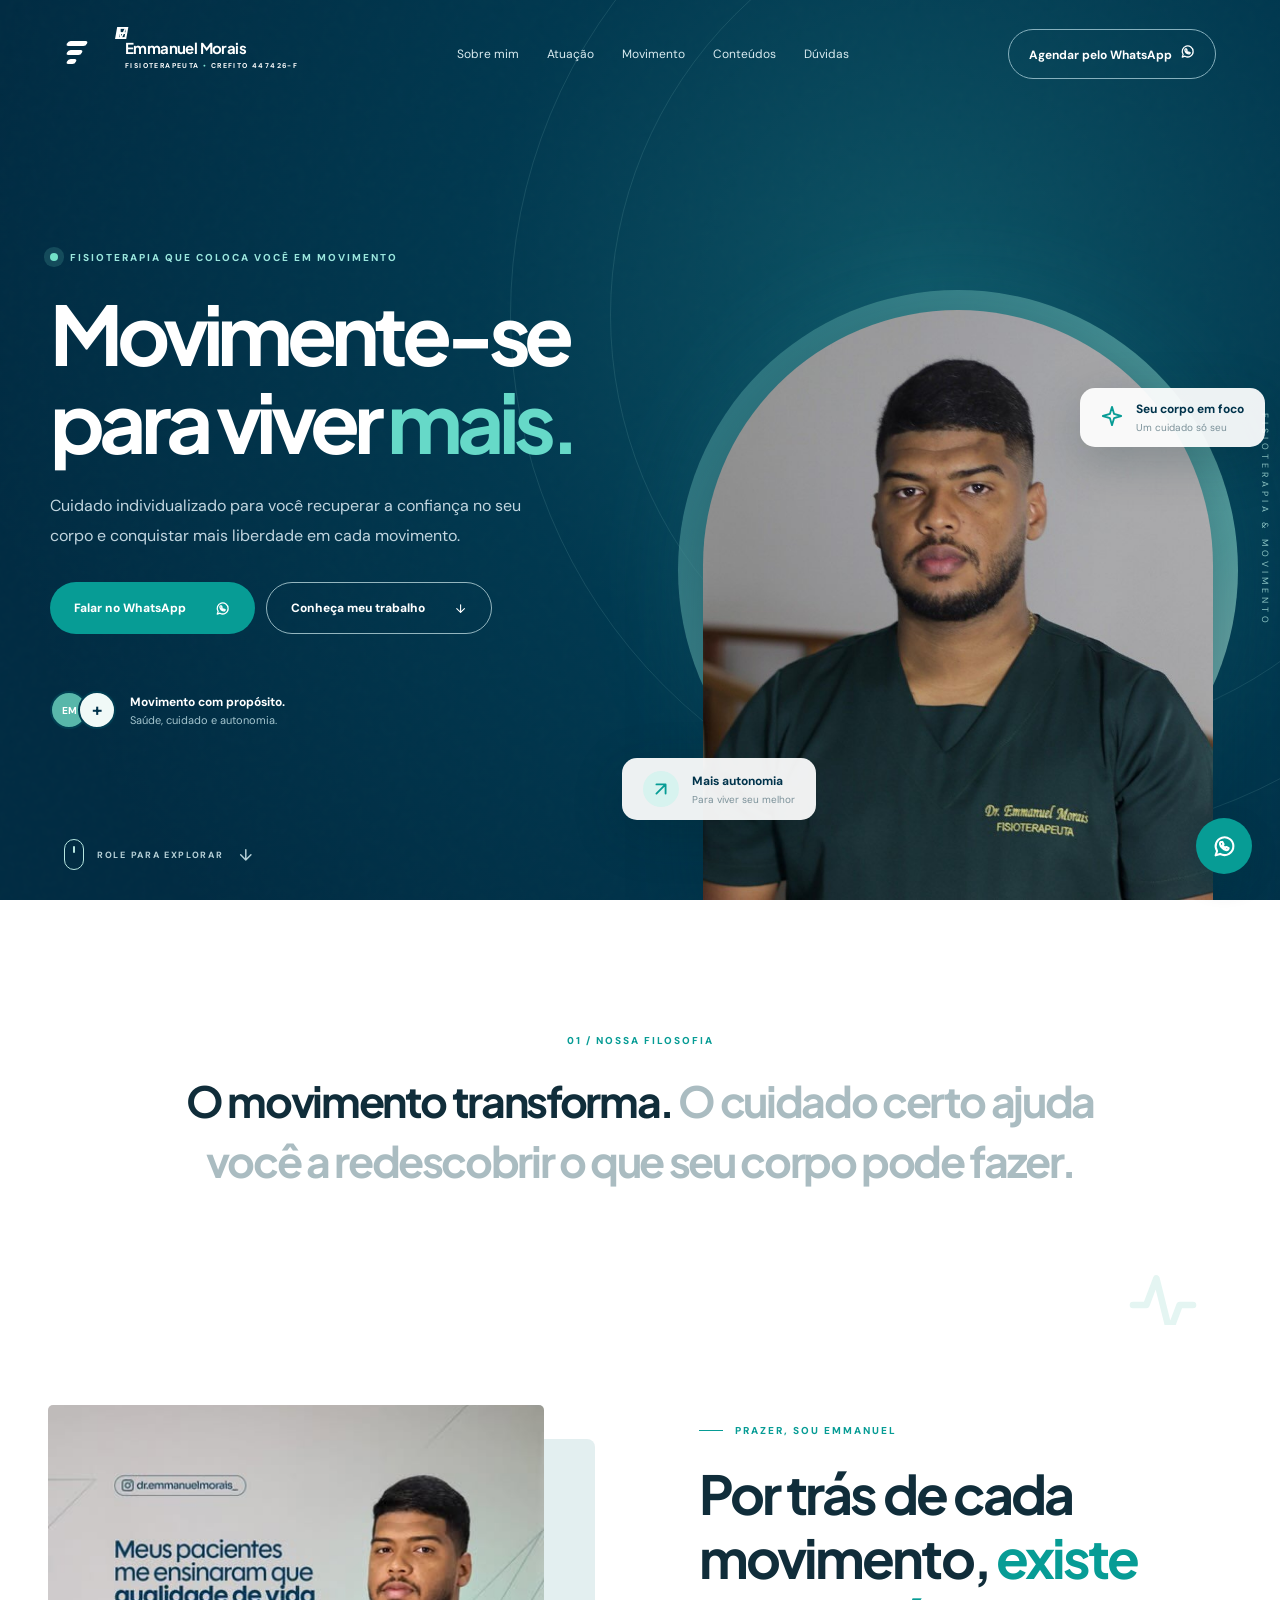
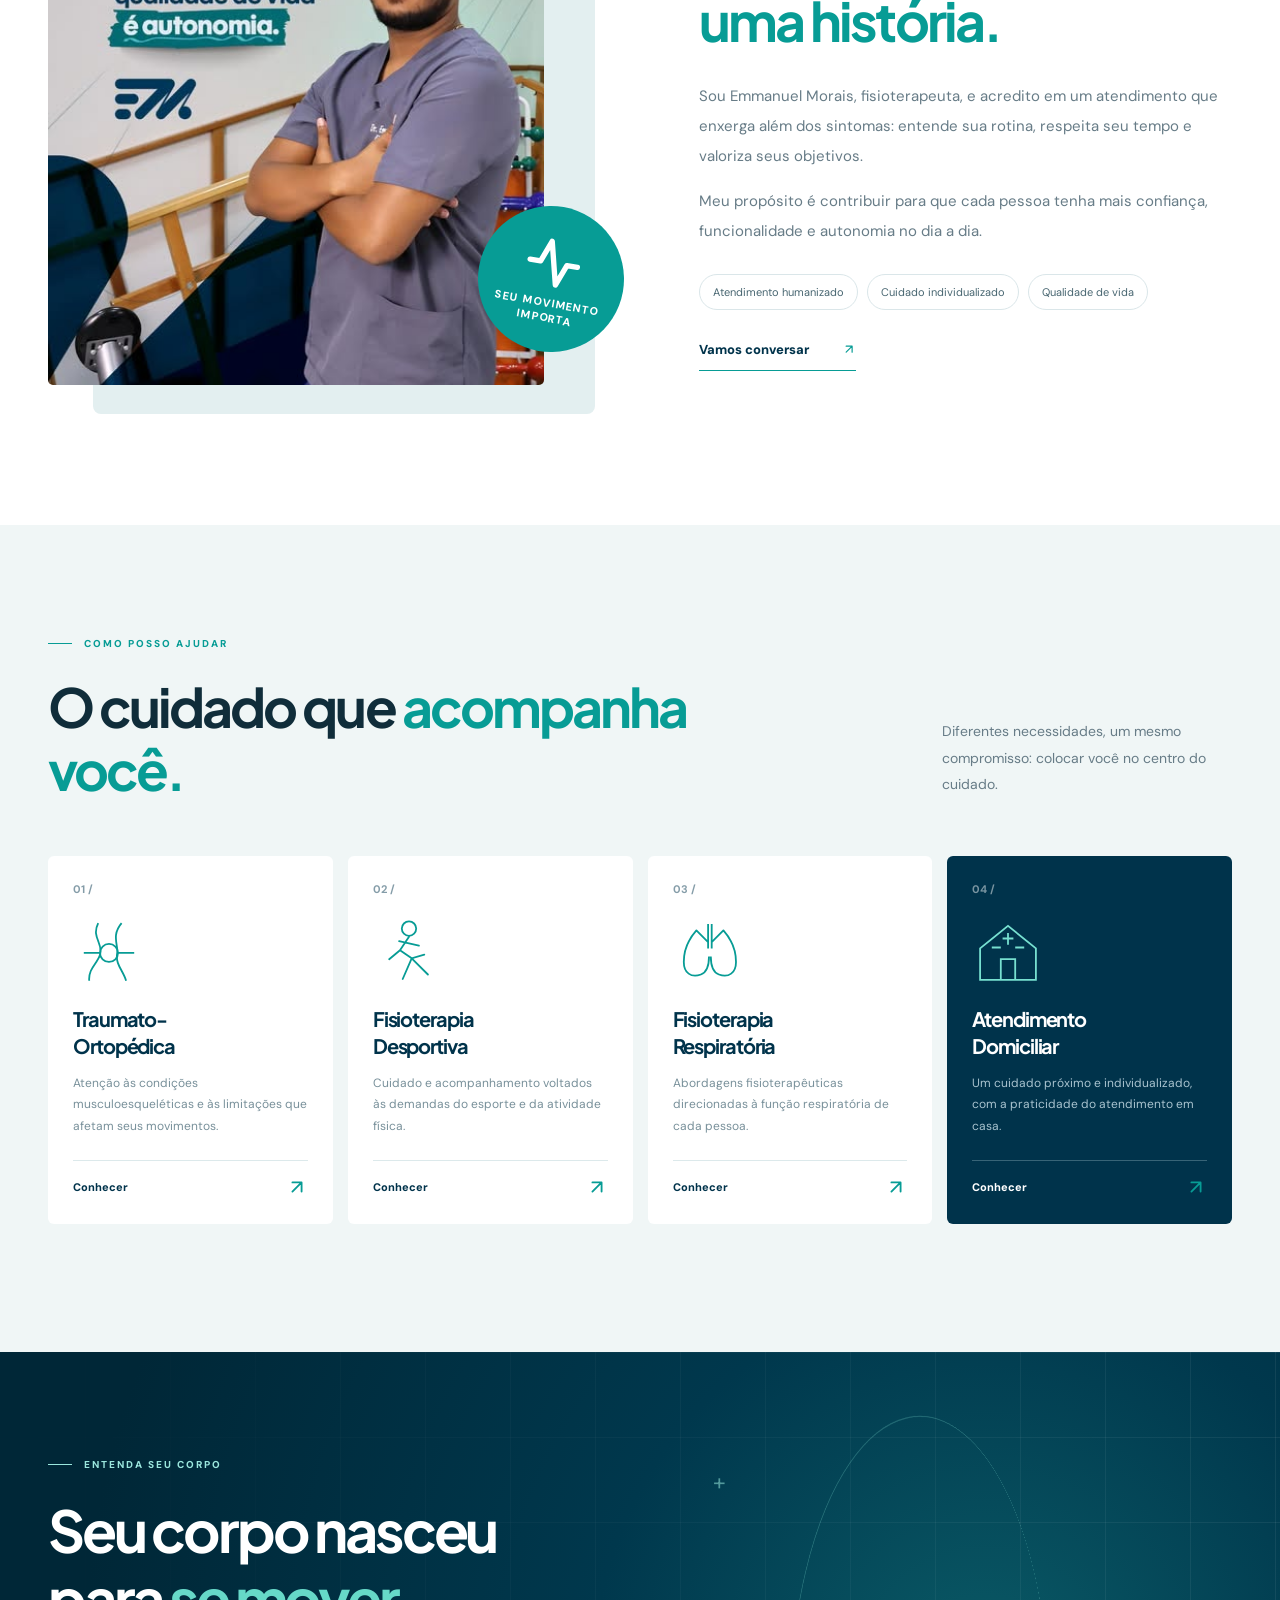
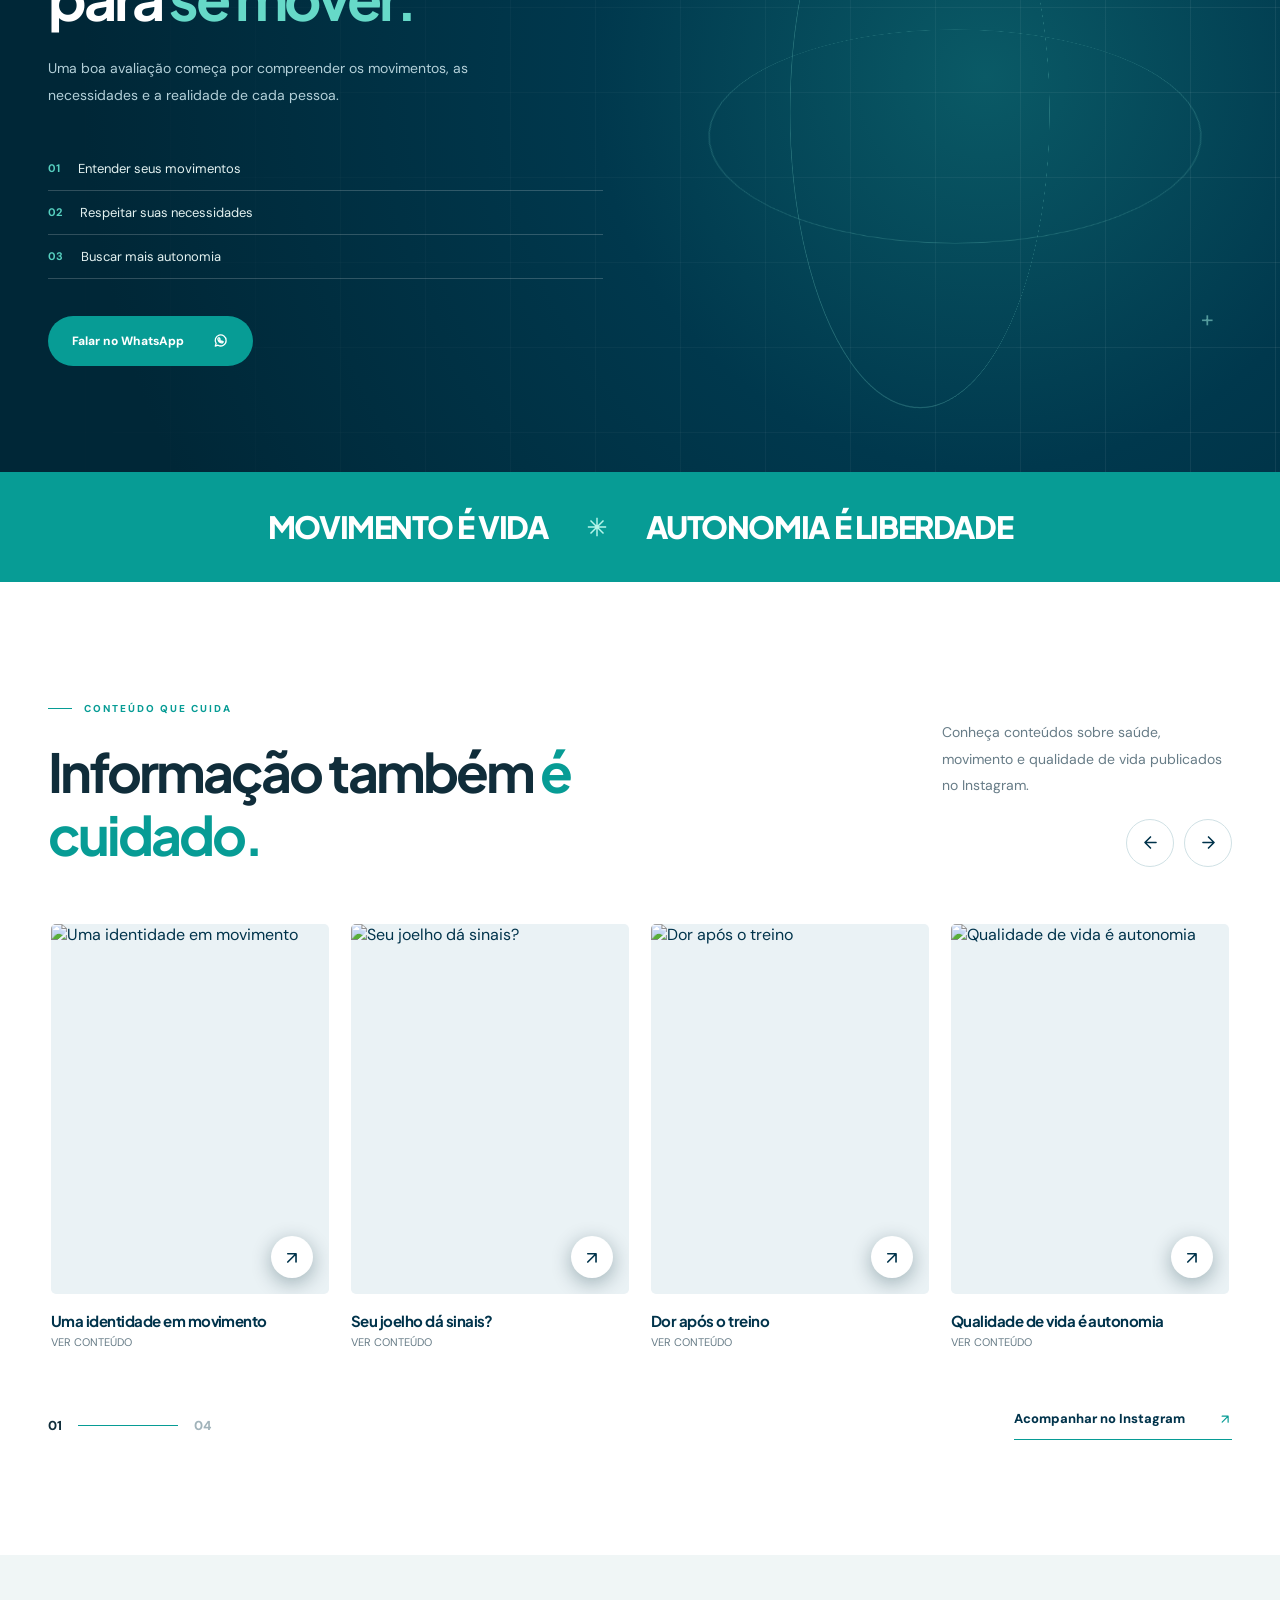
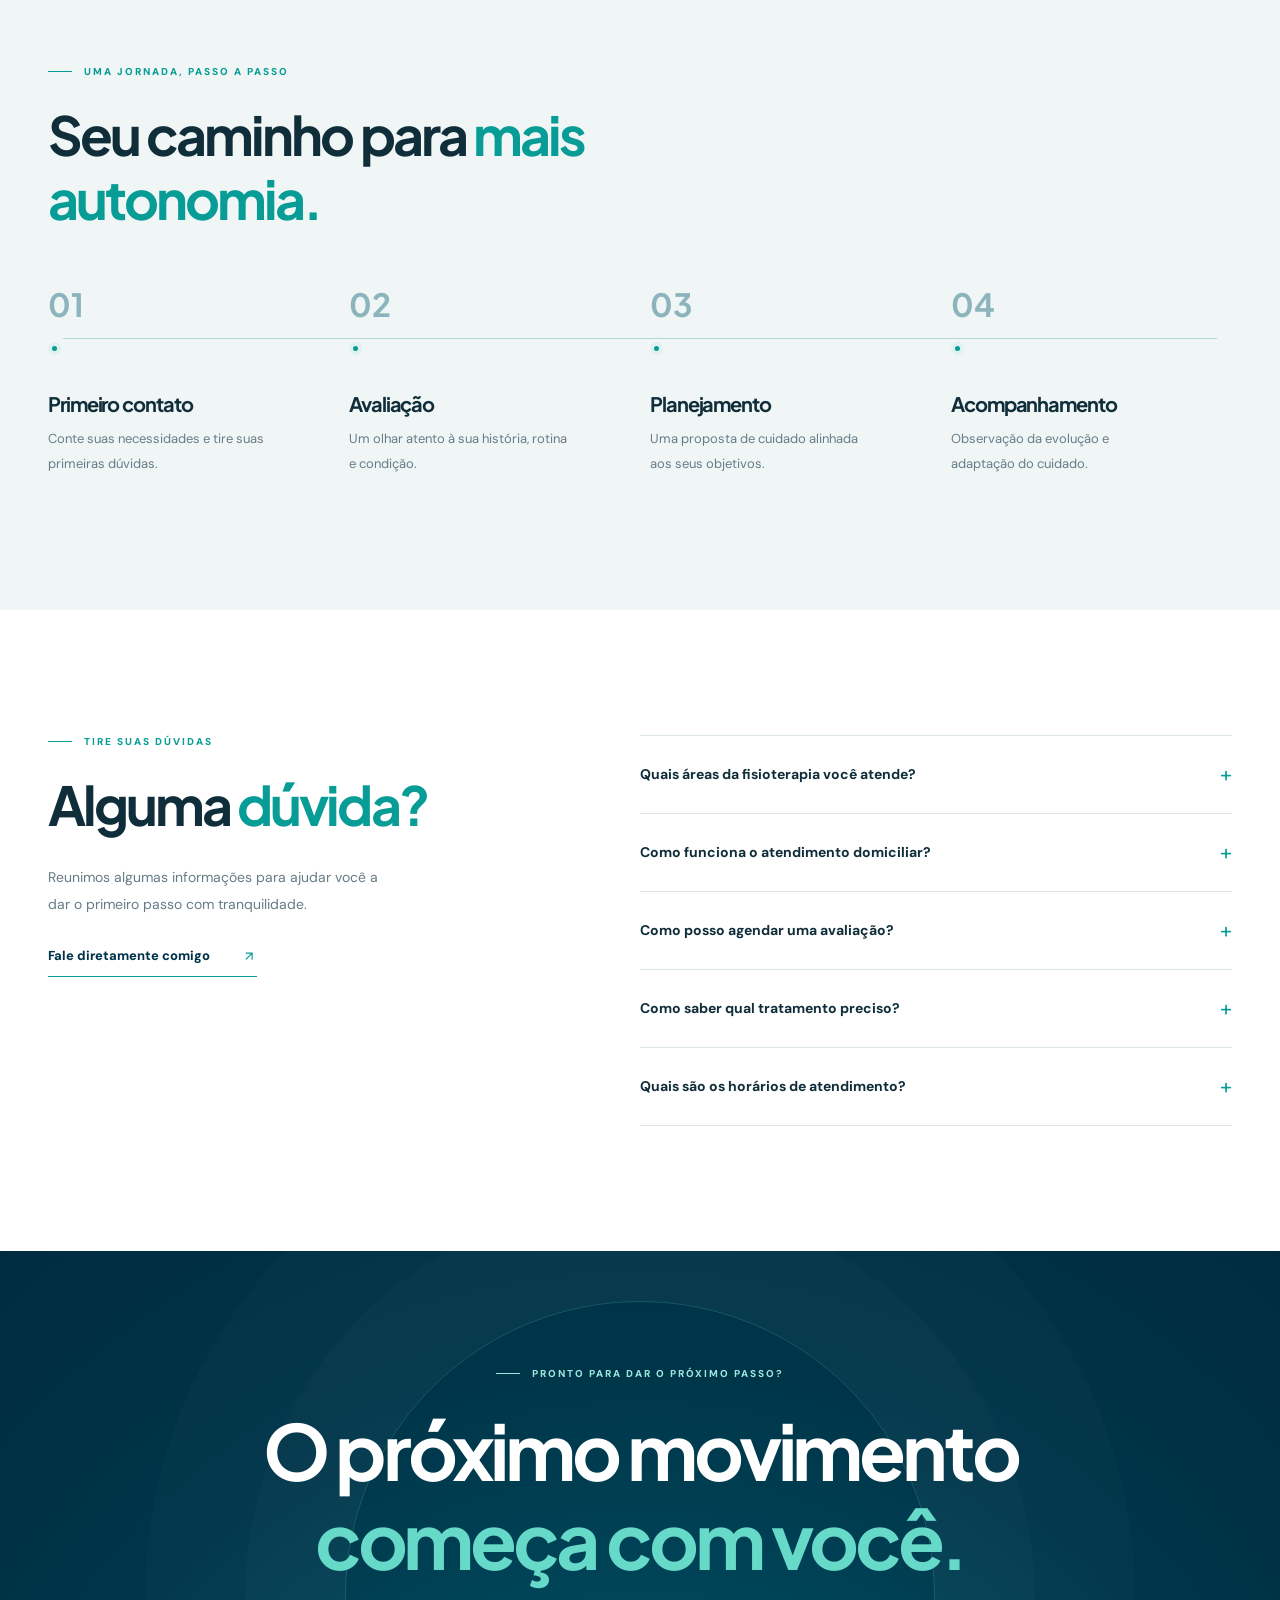
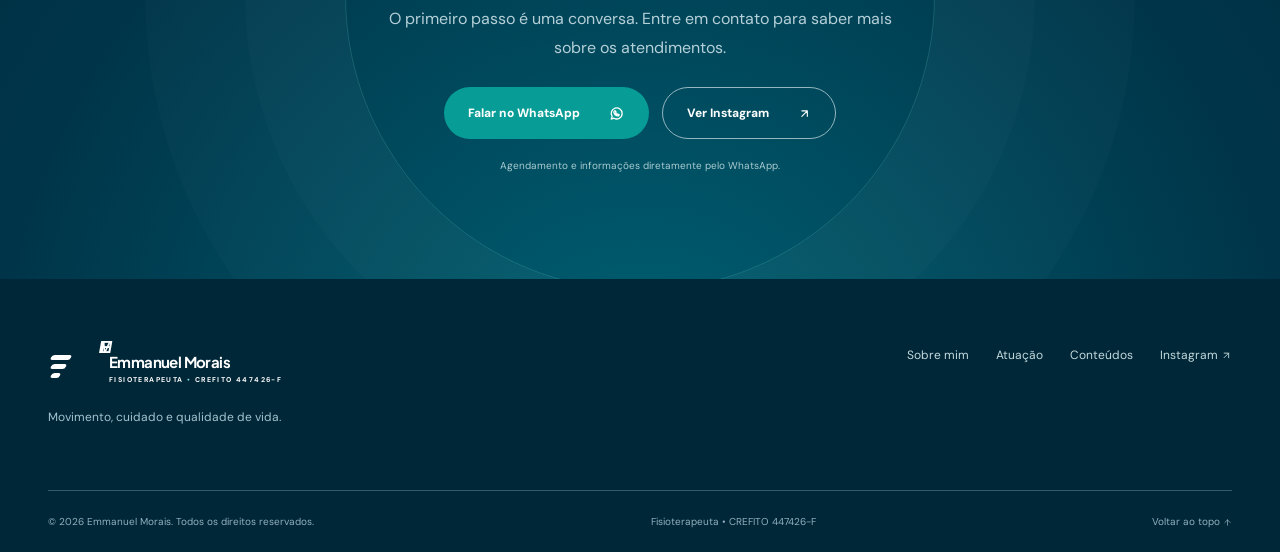
==== commit 6255f351: "Corrige caminhos das imagens para arquivos na raiz do repositorio" ====
--- a/index.html
+++ b/index.html
@@ -29,19 +29,19 @@
         <p class="hero-description">Cuidado individualizado para você recuperar a confiança no seu corpo e conquistar mais liberdade em cada movimento.</p>
         <div class="hero-actions"><a class="btn btn-teal" data-whatsapp-link href="https://wa.me/5584921873474?text=Ol%C3%A1%2C%20Dr.%20Emmanuel%21%20Vim%20pelo%20seu%20site%20e%20gostaria%20de%20saber%20mais%20sobre%20os%20atendimentos%20e%20agendar%20uma%20avalia%C3%A7%C3%A3o." target="_blank" rel="noopener noreferrer">Falar no WhatsApp <span class="icon-slot"><svg class="ui-icon icon-whatsapp" viewBox="0 0 24 24" fill="none" stroke="currentColor" stroke-width="1.8" stroke-linecap="round" stroke-linejoin="round" aria-hidden="true"><path d="M20.5 11.6a8.5 8.5 0 0 1-12.7 7.5L3.5 20.5l1.4-4.2A8.5 8.5 0 1 1 20.5 11.6Z"/><path d="M8.3 7.7c-.5.5-.8 1.3-.6 2.1.5 2.3 3.3 5.1 5.6 5.6.8.2 1.6-.1 2.1-.6l.6-1.2-2.2-1.1-.9.9c-1.2-.5-2.2-1.5-2.7-2.7l.9-.9-1.1-2.2-1.7.1Z"/></svg></span></a><a class="btn btn-outline" href="#sobre">Conheça meu trabalho <span class="icon-slot"><svg class="ui-icon" viewBox="0 0 24 24" fill="none" stroke="currentColor" stroke-width="2" stroke-linecap="round" stroke-linejoin="round" aria-hidden="true"><path d="M12 5v14m-7-7 7 7 7-7"/></svg></span></a></div>
         <div class="hero-footer"><div class="hero-avatars"><span>EM</span><span>+</span></div><div><strong>Movimento com propósito.</strong><small>Saúde, cuidado e autonomia.</small></div></div>
-      </div><div class="hero-art"><div class="portrait-halo"></div><div class="hero-image-frame"><img src="assets/emmanuel-retrato.png" alt="Retrato do fisioterapeuta Emmanuel Morais" fetchpriority="high" /></div><div class="hero-floating top"><span class="floating-icon"><svg class="ui-icon" viewBox="0 0 24 24" fill="none" stroke="currentColor" stroke-width="1.8" stroke-linecap="round" stroke-linejoin="round" aria-hidden="true"><path d="m12 2 2.3 7.7L22 12l-7.7 2.3L12 22l-2.3-7.7L2 12l7.7-2.3L12 2Z"/></svg></span><div><strong>Seu corpo em foco</strong><small>Um cuidado só seu</small></div></div><div class="hero-floating bottom"><span class="floating-icon circle"><svg class="ui-icon" viewBox="0 0 24 24" fill="none" stroke="currentColor" stroke-width="2" stroke-linecap="round" stroke-linejoin="round" aria-hidden="true"><path d="M7 17 17 7M7 7h10v10"/></svg></span><div><strong>Mais autonomia</strong><small>Para viver seu melhor</small></div></div><span class="vertical-word">FISIOTERAPIA & MOVIMENTO</span></div></div>
+      </div><div class="hero-art"><div class="portrait-halo"></div><div class="hero-image-frame"><img src="emmanuel-retrato.png" alt="Retrato do fisioterapeuta Emmanuel Morais" fetchpriority="high" /></div><div class="hero-floating top"><span class="floating-icon"><svg class="ui-icon" viewBox="0 0 24 24" fill="none" stroke="currentColor" stroke-width="1.8" stroke-linecap="round" stroke-linejoin="round" aria-hidden="true"><path d="m12 2 2.3 7.7L22 12l-7.7 2.3L12 22l-2.3-7.7L2 12l7.7-2.3L12 2Z"/></svg></span><div><strong>Seu corpo em foco</strong><small>Um cuidado só seu</small></div></div><div class="hero-floating bottom"><span class="floating-icon circle"><svg class="ui-icon" viewBox="0 0 24 24" fill="none" stroke="currentColor" stroke-width="2" stroke-linecap="round" stroke-linejoin="round" aria-hidden="true"><path d="M7 17 17 7M7 7h10v10"/></svg></span><div><strong>Mais autonomia</strong><small>Para viver seu melhor</small></div></div><span class="vertical-word">FISIOTERAPIA & MOVIMENTO</span></div></div>
       <a class="scroll-cue" href="#sobre"><span class="mouse"><i></i></span> ROLE PARA EXPLORAR <span class="icon-slot"><svg class="ui-icon" viewBox="0 0 24 24" fill="none" stroke="currentColor" stroke-width="2" stroke-linecap="round" stroke-linejoin="round" aria-hidden="true"><path d="M12 5v14m-7-7 7 7 7-7"/></svg></span></a>
       <div class="hero-bottom-label">EMMANUEL MORAIS <span>—</span> FISIOTERAPIA</div>
     </section>
     <section class="statement reveal" aria-label="Nossa filosofia"><span class="tiny-label">01 / NOSSA FILOSOFIA</span><p>O movimento transforma. <span>O cuidado certo ajuda você a redescobrir o que seu corpo pode fazer.</span></p><div class="statement-star"><svg class="ui-icon" viewBox="0 0 24 24" fill="none" stroke="currentColor" stroke-width="1.9" stroke-linecap="round" stroke-linejoin="round" aria-hidden="true"><path d="M3 12h4l3-8 4 16 3-8h4"/></svg></div></section>
-    <section class="about section-wrap" id="sobre"><div class="about-visual reveal"><div class="about-backdrop"></div><img src="assets/post-autonomia.png" alt="Dr. Emmanuel Morais em seu ambiente de atendimento" loading="lazy"/><div class="about-sticker"><span><svg class="ui-icon" viewBox="0 0 24 24" fill="none" stroke="currentColor" stroke-width="1.9" stroke-linecap="round" stroke-linejoin="round" aria-hidden="true"><path d="M3 12h4l3-8 4 16 3-8h4"/></svg></span><small>SEU MOVIMENTO<br/>IMPORTA</small></div></div><div class="about-copy reveal"><div class="eyebrow"><span class="mini-line"></span> PRAZER, SOU EMMANUEL</div><h2>Por trás de cada movimento, <em>existe uma história.</em></h2><p>Sou Emmanuel Morais, fisioterapeuta, e acredito em um atendimento que enxerga além dos sintomas: entende sua rotina, respeita seu tempo e valoriza seus objetivos.</p><p>Meu propósito é contribuir para que cada pessoa tenha mais confiança, funcionalidade e autonomia no dia a dia.</p><div class="about-tags"><span>Atendimento humanizado</span><span>Cuidado individualizado</span><span>Qualidade de vida</span></div><a class="link-arrow" data-whatsapp-link href="https://wa.me/5584921873474?text=Ol%C3%A1%2C%20Dr.%20Emmanuel%21%20Vim%20pelo%20seu%20site%20e%20gostaria%20de%20saber%20mais%20sobre%20os%20atendimentos%20e%20agendar%20uma%20avalia%C3%A7%C3%A3o." target="_blank" rel="noopener noreferrer">Vamos conversar <span class="icon-slot"><svg class="ui-icon" viewBox="0 0 24 24" fill="none" stroke="currentColor" stroke-width="2" stroke-linecap="round" stroke-linejoin="round" aria-hidden="true"><path d="M7 17 17 7M7 7h10v10"/></svg></span></a></div></section>
+    <section class="about section-wrap" id="sobre"><div class="about-visual reveal"><div class="about-backdrop"></div><img src="post-autonomia.png" alt="Dr. Emmanuel Morais em seu ambiente de atendimento" loading="lazy"/><div class="about-sticker"><span><svg class="ui-icon" viewBox="0 0 24 24" fill="none" stroke="currentColor" stroke-width="1.9" stroke-linecap="round" stroke-linejoin="round" aria-hidden="true"><path d="M3 12h4l3-8 4 16 3-8h4"/></svg></span><small>SEU MOVIMENTO<br/>IMPORTA</small></div></div><div class="about-copy reveal"><div class="eyebrow"><span class="mini-line"></span> PRAZER, SOU EMMANUEL</div><h2>Por trás de cada movimento, <em>existe uma história.</em></h2><p>Sou Emmanuel Morais, fisioterapeuta, e acredito em um atendimento que enxerga além dos sintomas: entende sua rotina, respeita seu tempo e valoriza seus objetivos.</p><p>Meu propósito é contribuir para que cada pessoa tenha mais confiança, funcionalidade e autonomia no dia a dia.</p><div class="about-tags"><span>Atendimento humanizado</span><span>Cuidado individualizado</span><span>Qualidade de vida</span></div><a class="link-arrow" data-whatsapp-link href="https://wa.me/5584921873474?text=Ol%C3%A1%2C%20Dr.%20Emmanuel%21%20Vim%20pelo%20seu%20site%20e%20gostaria%20de%20saber%20mais%20sobre%20os%20atendimentos%20e%20agendar%20uma%20avalia%C3%A7%C3%A3o." target="_blank" rel="noopener noreferrer">Vamos conversar <span class="icon-slot"><svg class="ui-icon" viewBox="0 0 24 24" fill="none" stroke="currentColor" stroke-width="2" stroke-linecap="round" stroke-linejoin="round" aria-hidden="true"><path d="M7 17 17 7M7 7h10v10"/></svg></span></a></div></section>
     <section class="specialties" id="especialidades"><div class="section-wrap"><div class="section-head reveal"><div><div class="eyebrow"><span class="mini-line"></span> COMO POSSO AJUDAR</div><h2>O cuidado que <em>acompanha você.</em></h2></div><p>Diferentes necessidades, um mesmo compromisso: colocar você no centro do cuidado.</p></div><div class="service-grid">
       <article class="service-card reveal"><span class="service-index">01 /</span><div class="service-icon"><svg viewBox="0 0 80 80" fill="none" stroke="currentColor" stroke-width="2"><path d="M28 8C20 24 34 30 30 43c-3 10-13 15-12 29M54 8C42 22 51 33 49 42c-2 12 7 19 10 30"/><circle cx="40" cy="41" r="10"/><path d="M30 41H12m38 0h18"/></svg></div><h3>Traumato-<br/>Ortopédica</h3><p>Atenção às condições musculoesqueléticas e às limitações que afetam seus movimentos.</p><a data-whatsapp-link href="https://wa.me/5584921873474?text=Ol%C3%A1%2C%20Dr.%20Emmanuel%21%20Vim%20pelo%20seu%20site%20e%20gostaria%20de%20saber%20mais%20sobre%20os%20atendimentos%20e%20agendar%20uma%20avalia%C3%A7%C3%A3o." target="_blank" rel="noopener noreferrer" aria-label="Saiba mais sobre fisioterapia traumato-ortopédica">Conhecer <span class="icon-slot"><svg class="ui-icon" viewBox="0 0 24 24" fill="none" stroke="currentColor" stroke-width="2" stroke-linecap="round" stroke-linejoin="round" aria-hidden="true"><path d="M7 17 17 7M7 7h10v10"/></svg></span></a></article>
       <article class="service-card reveal"><span class="service-index">02 /</span><div class="service-icon"><svg viewBox="0 0 80 80" fill="none" stroke="currentColor" stroke-width="2"><circle cx="40" cy="14" r="8"/><path d="m40 23-10 15 13 9 14-4M30 38 18 48m25-1-10 23m10-23 18 18M29 28l22 5" stroke-linecap="round"/></svg></div><h3>Fisioterapia<br/>Desportiva</h3><p>Cuidado e acompanhamento voltados às demandas do esporte e da atividade física.</p><a data-whatsapp-link href="https://wa.me/5584921873474?text=Ol%C3%A1%2C%20Dr.%20Emmanuel%21%20Vim%20pelo%20seu%20site%20e%20gostaria%20de%20saber%20mais%20sobre%20os%20atendimentos%20e%20agendar%20uma%20avalia%C3%A7%C3%A3o." target="_blank" rel="noopener noreferrer" aria-label="Saiba mais sobre fisioterapia desportiva">Conhecer <span class="icon-slot"><svg class="ui-icon" viewBox="0 0 24 24" fill="none" stroke="currentColor" stroke-width="2" stroke-linecap="round" stroke-linejoin="round" aria-hidden="true"><path d="M7 17 17 7M7 7h10v10"/></svg></span></a></article>
       <article class="service-card reveal"><span class="service-index">03 /</span><div class="service-icon"><svg viewBox="0 0 80 80" fill="none" stroke="currentColor" stroke-width="2"><path d="M39 9v27M43 9v27m-4-7L26 16c-8 9-14 22-14 35 0 12 8 18 19 14 8-3 9-13 9-20m3-16 13-13c8 9 14 22 14 35 0 12-8 18-19 14-8-3-9-13-9-20" stroke-linejoin="round"/></svg></div><h3>Fisioterapia<br/>Respiratória</h3><p>Abordagens fisioterapêuticas direcionadas à função respiratória de cada pessoa.</p><a data-whatsapp-link href="https://wa.me/5584921873474?text=Ol%C3%A1%2C%20Dr.%20Emmanuel%21%20Vim%20pelo%20seu%20site%20e%20gostaria%20de%20saber%20mais%20sobre%20os%20atendimentos%20e%20agendar%20uma%20avalia%C3%A7%C3%A3o." target="_blank" rel="noopener noreferrer" aria-label="Saiba mais sobre fisioterapia respiratória">Conhecer <span class="icon-slot"><svg class="ui-icon" viewBox="0 0 24 24" fill="none" stroke="currentColor" stroke-width="2" stroke-linecap="round" stroke-linejoin="round" aria-hidden="true"><path d="M7 17 17 7M7 7h10v10"/></svg></span></a></article>
       <article class="service-card highlight reveal"><span class="service-index">04 /</span><div class="service-icon"><svg viewBox="0 0 80 80" fill="none" stroke="currentColor" stroke-width="2"><path d="m9 36 31-25 31 25v35H9V36Z"/><path d="M32 71V48h16v23M22 35h10m16 0h10"/><path d="M40 19v13m-6-7h12"/></svg></div><h3>Atendimento<br/>Domiciliar</h3><p>Um cuidado próximo e individualizado, com a praticidade do atendimento em casa.</p><a data-whatsapp-link href="https://wa.me/5584921873474?text=Ol%C3%A1%2C%20Dr.%20Emmanuel%21%20Vim%20pelo%20seu%20site%20e%20gostaria%20de%20saber%20mais%20sobre%20os%20atendimentos%20e%20agendar%20uma%20avalia%C3%A7%C3%A3o." target="_blank" rel="noopener noreferrer" aria-label="Saiba mais sobre atendimento domiciliar">Conhecer <span class="icon-slot"><svg class="ui-icon" viewBox="0 0 24 24" fill="none" stroke="currentColor" stroke-width="2" stroke-linecap="round" stroke-linejoin="round" aria-hidden="true"><path d="M7 17 17 7M7 7h10v10"/></svg></span></a></article>
     </div></div></section>
-    <section class="anatomy" id="movimento"><div class="anatomy-background"></div><div class="section-wrap anatomy-inner"><div class="anatomy-content reveal"><div class="eyebrow light"><span class="mini-line"></span> ENTENDA SEU CORPO</div><h2>Seu corpo nasceu para <em>se mover.</em></h2><p>Uma boa avaliação começa por compreender os movimentos, as necessidades e a realidade de cada pessoa.</p><div class="anatomy-steps"><div><b>01</b><span>Entender seus movimentos</span></div><div><b>02</b><span>Respeitar suas necessidades</span></div><div><b>03</b><span>Buscar mais autonomia</span></div></div><a class="btn btn-teal" data-whatsapp-link href="https://wa.me/5584921873474?text=Ol%C3%A1%2C%20Dr.%20Emmanuel%21%20Vim%20pelo%20seu%20site%20e%20gostaria%20de%20saber%20mais%20sobre%20os%20atendimentos%20e%20agendar%20uma%20avalia%C3%A7%C3%A3o." target="_blank" rel="noopener noreferrer">Falar no WhatsApp <span class="icon-slot"><svg class="ui-icon icon-whatsapp" viewBox="0 0 24 24" fill="none" stroke="currentColor" stroke-width="1.8" stroke-linecap="round" stroke-linejoin="round" aria-hidden="true"><path d="M20.5 11.6a8.5 8.5 0 0 1-12.7 7.5L3.5 20.5l1.4-4.2A8.5 8.5 0 1 1 20.5 11.6Z"/><path d="M8.3 7.7c-.5.5-.8 1.3-.6 2.1.5 2.3 3.3 5.1 5.6 5.6.8.2 1.6-.1 2.1-.6l.6-1.2-2.2-1.1-.9.9c-1.2-.5-2.2-1.5-2.7-2.7l.9-.9-1.1-2.2-1.7.1Z"/></svg></span></a></div><div class="anatomy-stage"><span class="anatomy-ring ring-a"></span><span class="anatomy-ring ring-b"></span><div class="anatomy-model" id="anatomyModel"><div class="anatomy-label above">ANATOMIA EM MOVIMENTO <span>+</span></div><img src="assets/post-joelho.png" alt="Ilustração da articulação do joelho com destaque para a região dolorida" loading="lazy"/><div class="anatomy-label below"><i></i> ARTICULAÇÃO DO JOELHO</div></div><span class="anatomy-cross c1">+</span><span class="anatomy-cross c2">+</span></div></div></section>
+    <section class="anatomy" id="movimento"><div class="anatomy-background"></div><div class="section-wrap anatomy-inner"><div class="anatomy-content reveal"><div class="eyebrow light"><span class="mini-line"></span> ENTENDA SEU CORPO</div><h2>Seu corpo nasceu para <em>se mover.</em></h2><p>Uma boa avaliação começa por compreender os movimentos, as necessidades e a realidade de cada pessoa.</p><div class="anatomy-steps"><div><b>01</b><span>Entender seus movimentos</span></div><div><b>02</b><span>Respeitar suas necessidades</span></div><div><b>03</b><span>Buscar mais autonomia</span></div></div><a class="btn btn-teal" data-whatsapp-link href="https://wa.me/5584921873474?text=Ol%C3%A1%2C%20Dr.%20Emmanuel%21%20Vim%20pelo%20seu%20site%20e%20gostaria%20de%20saber%20mais%20sobre%20os%20atendimentos%20e%20agendar%20uma%20avalia%C3%A7%C3%A3o." target="_blank" rel="noopener noreferrer">Falar no WhatsApp <span class="icon-slot"><svg class="ui-icon icon-whatsapp" viewBox="0 0 24 24" fill="none" stroke="currentColor" stroke-width="1.8" stroke-linecap="round" stroke-linejoin="round" aria-hidden="true"><path d="M20.5 11.6a8.5 8.5 0 0 1-12.7 7.5L3.5 20.5l1.4-4.2A8.5 8.5 0 1 1 20.5 11.6Z"/><path d="M8.3 7.7c-.5.5-.8 1.3-.6 2.1.5 2.3 3.3 5.1 5.6 5.6.8.2 1.6-.1 2.1-.6l.6-1.2-2.2-1.1-.9.9c-1.2-.5-2.2-1.5-2.7-2.7l.9-.9-1.1-2.2-1.7.1Z"/></svg></span></a></div><div class="anatomy-stage"><span class="anatomy-ring ring-a"></span><span class="anatomy-ring ring-b"></span><div class="anatomy-model" id="anatomyModel"><div class="anatomy-label above">ANATOMIA EM MOVIMENTO <span>+</span></div><img src="post-joelho.png" alt="Ilustração da articulação do joelho com destaque para a região dolorida" loading="lazy"/><div class="anatomy-label below"><i></i> ARTICULAÇÃO DO JOELHO</div></div><span class="anatomy-cross c1">+</span><span class="anatomy-cross c2">+</span></div></div></section>
     <section class="quote-band" aria-label="Nossa filosofia: movimento é vida e autonomia é liberdade"><div class="quote-track"><span class="quote-phrase">MOVIMENTO É VIDA</span><span class="quote-divider" aria-hidden="true"><svg viewBox="0 0 24 24" fill="none" stroke="currentColor" stroke-width="1.6"><path d="M12 2v20M2 12h20M4.9 4.9l14.2 14.2M19.1 4.9 4.9 19.1"/></svg></span><span class="quote-phrase">AUTONOMIA É LIBERDADE</span></div></section>
     <section class="content-section section-wrap" id="conteudos"><div class="section-head reveal"><div><div class="eyebrow"><span class="mini-line"></span> CONTEÚDO QUE CUIDA</div><h2>Informação também <em>é cuidado.</em></h2></div><div class="content-head-right"><p>Conheça conteúdos sobre saúde, movimento e qualidade de vida publicados no Instagram.</p><div class="carousel-controls"><button class="round-btn" id="prevPost" type="button" aria-label="Publicação anterior"><svg class="ui-icon" viewBox="0 0 24 24" fill="none" stroke="currentColor" stroke-width="2" stroke-linecap="round" stroke-linejoin="round" aria-hidden="true"><path d="m12 19-7-7 7-7m-7 7h14"/></svg></button><button class="round-btn" id="nextPost" type="button" aria-label="Próxima publicação"><svg class="ui-icon" viewBox="0 0 24 24" fill="none" stroke="currentColor" stroke-width="2" stroke-linecap="round" stroke-linejoin="round" aria-hidden="true"><path d="M5 12h14m-7-7 7 7-7 7"/></svg></button></div></div></div><div class="post-carousel" id="postCarousel" tabindex="0" aria-label="Carrossel de publicações"><!-- preenchido via JavaScript --></div><div class="post-footer"><div class="post-counter"><span id="postIndex">01</span> <span class="post-counter-line"></span> <span id="postTotal">04</span></div><a class="link-arrow" href="https://www.instagram.com/dr.emmanuelmorais_/" target="_blank" rel="noopener noreferrer">Acompanhar no Instagram <span class="icon-slot"><svg class="ui-icon" viewBox="0 0 24 24" fill="none" stroke="currentColor" stroke-width="2" stroke-linecap="round" stroke-linejoin="round" aria-hidden="true"><path d="M7 17 17 7M7 7h10v10"/></svg></span></a></div></section>
     <section class="journey"><div class="section-wrap"><div class="section-head reveal"><div><div class="eyebrow"><span class="mini-line"></span> UMA JORNADA, PASSO A PASSO</div><h2>Seu caminho para <em>mais autonomia.</em></h2></div></div><div class="journey-grid"><div class="journey-step reveal"><span>01</span><div class="journey-dot"></div><h3>Primeiro contato</h3><p>Conte suas necessidades e tire suas primeiras dúvidas.</p></div><div class="journey-step reveal"><span>02</span><div class="journey-dot"></div><h3>Avaliação</h3><p>Um olhar atento à sua história, rotina e condição.</p></div><div class="journey-step reveal"><span>03</span><div class="journey-dot"></div><h3>Planejamento</h3><p>Uma proposta de cuidado alinhada aos seus objetivos.</p></div><div class="journey-step reveal"><span>04</span><div class="journey-dot"></div><h3>Acompanhamento</h3><p>Observação da evolução e adaptação do cuidado.</p></div></div></div></section>
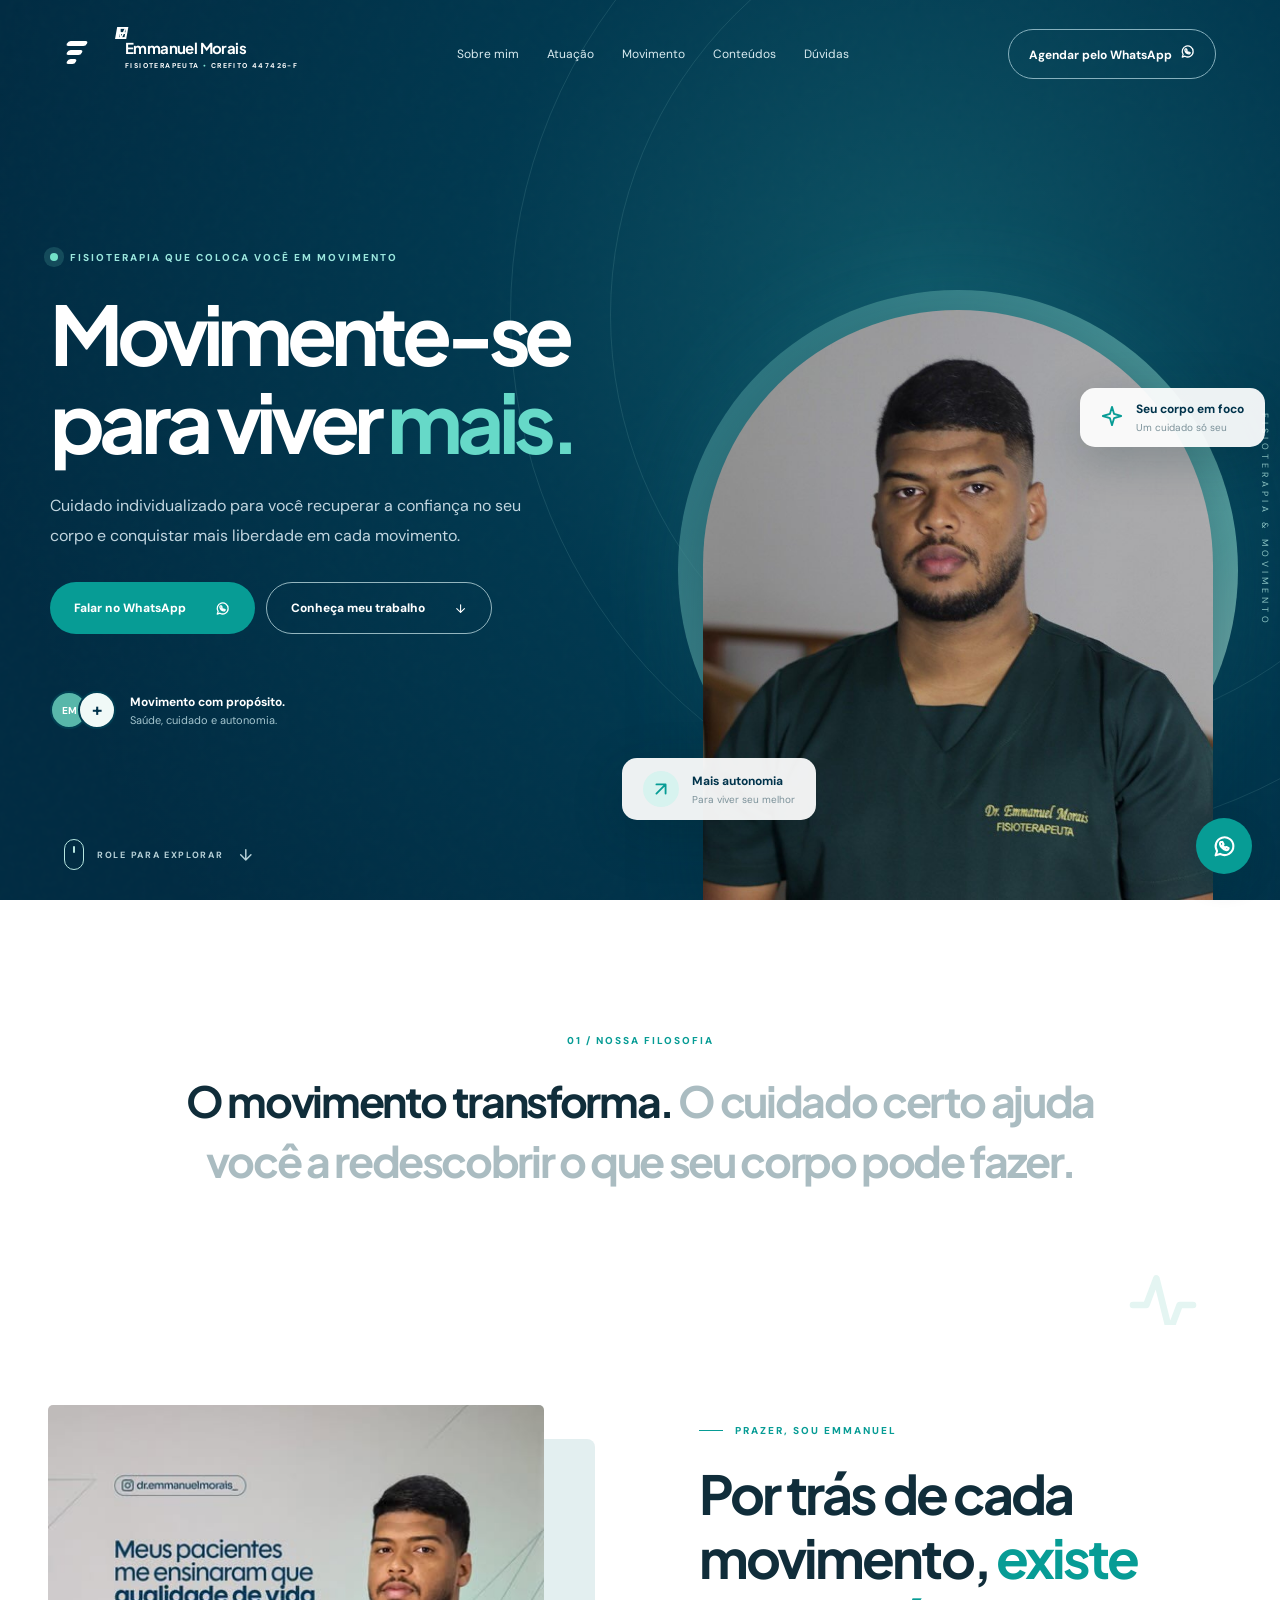
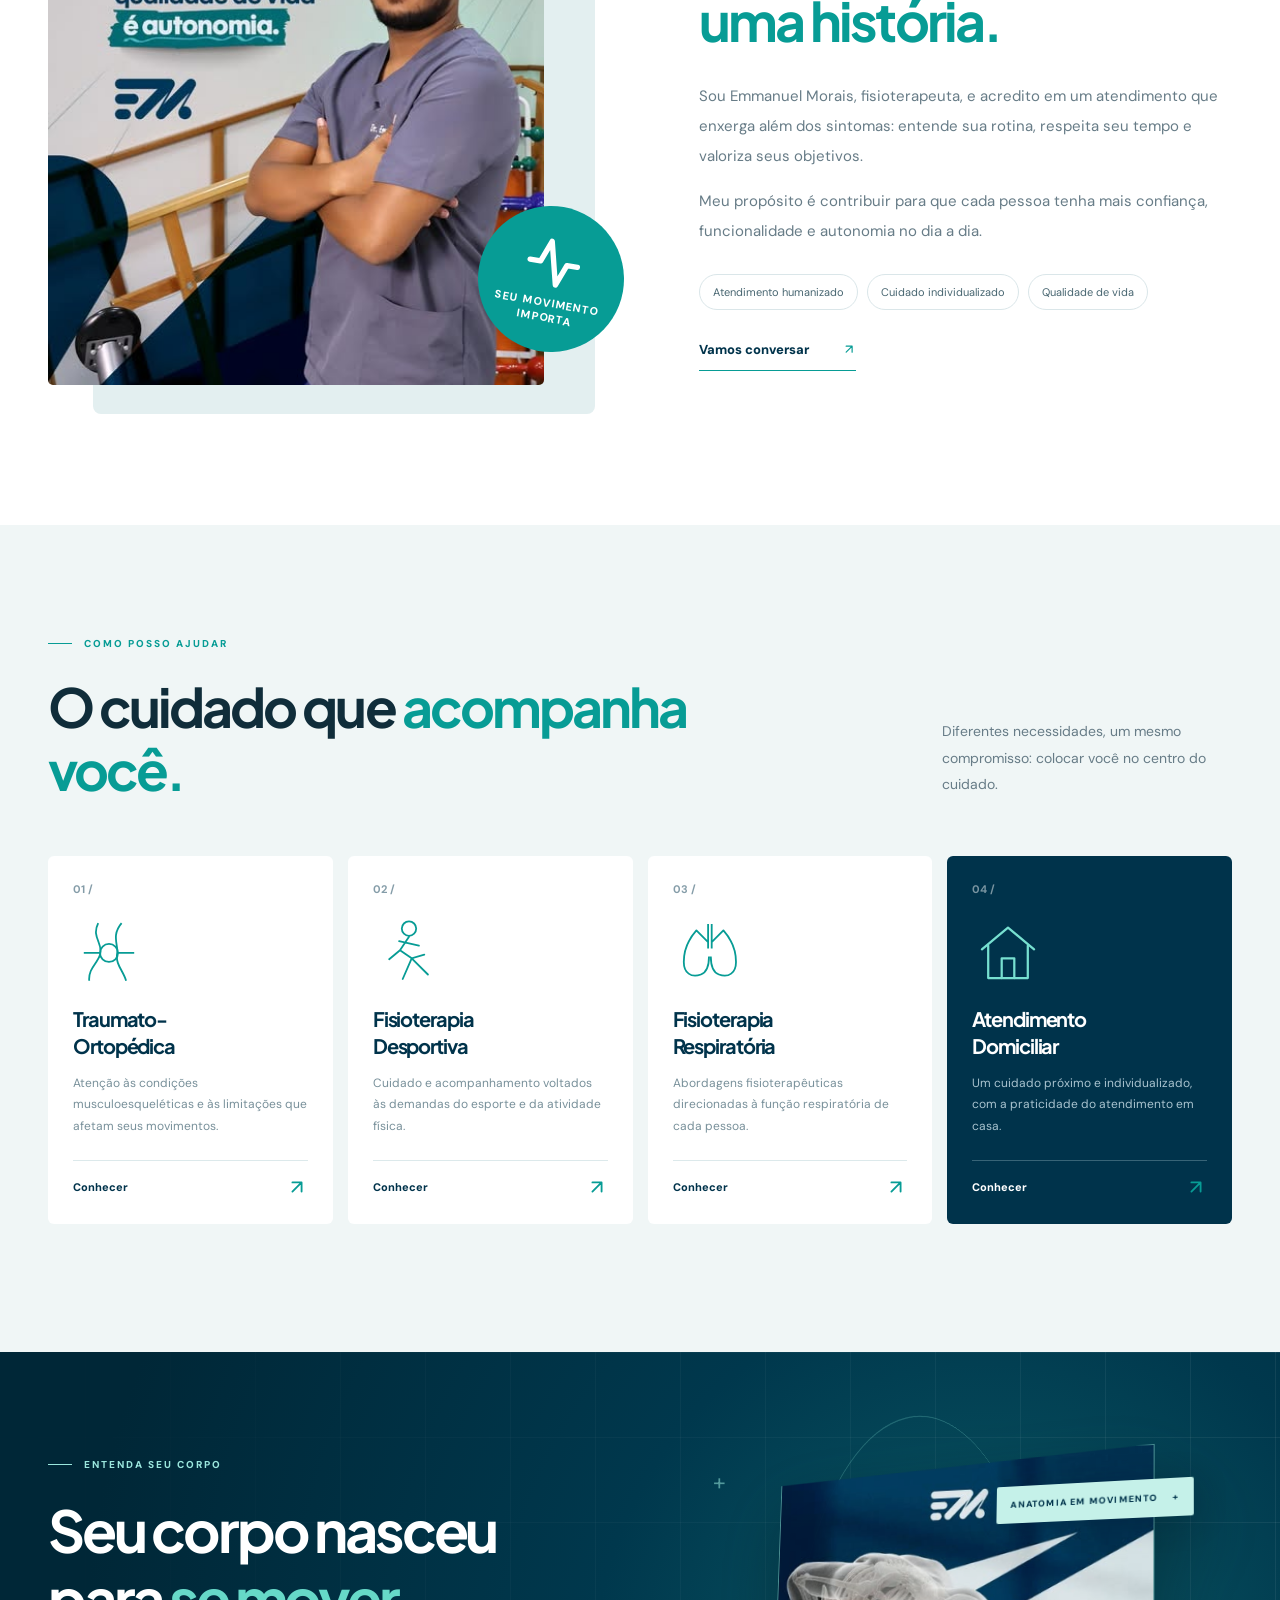
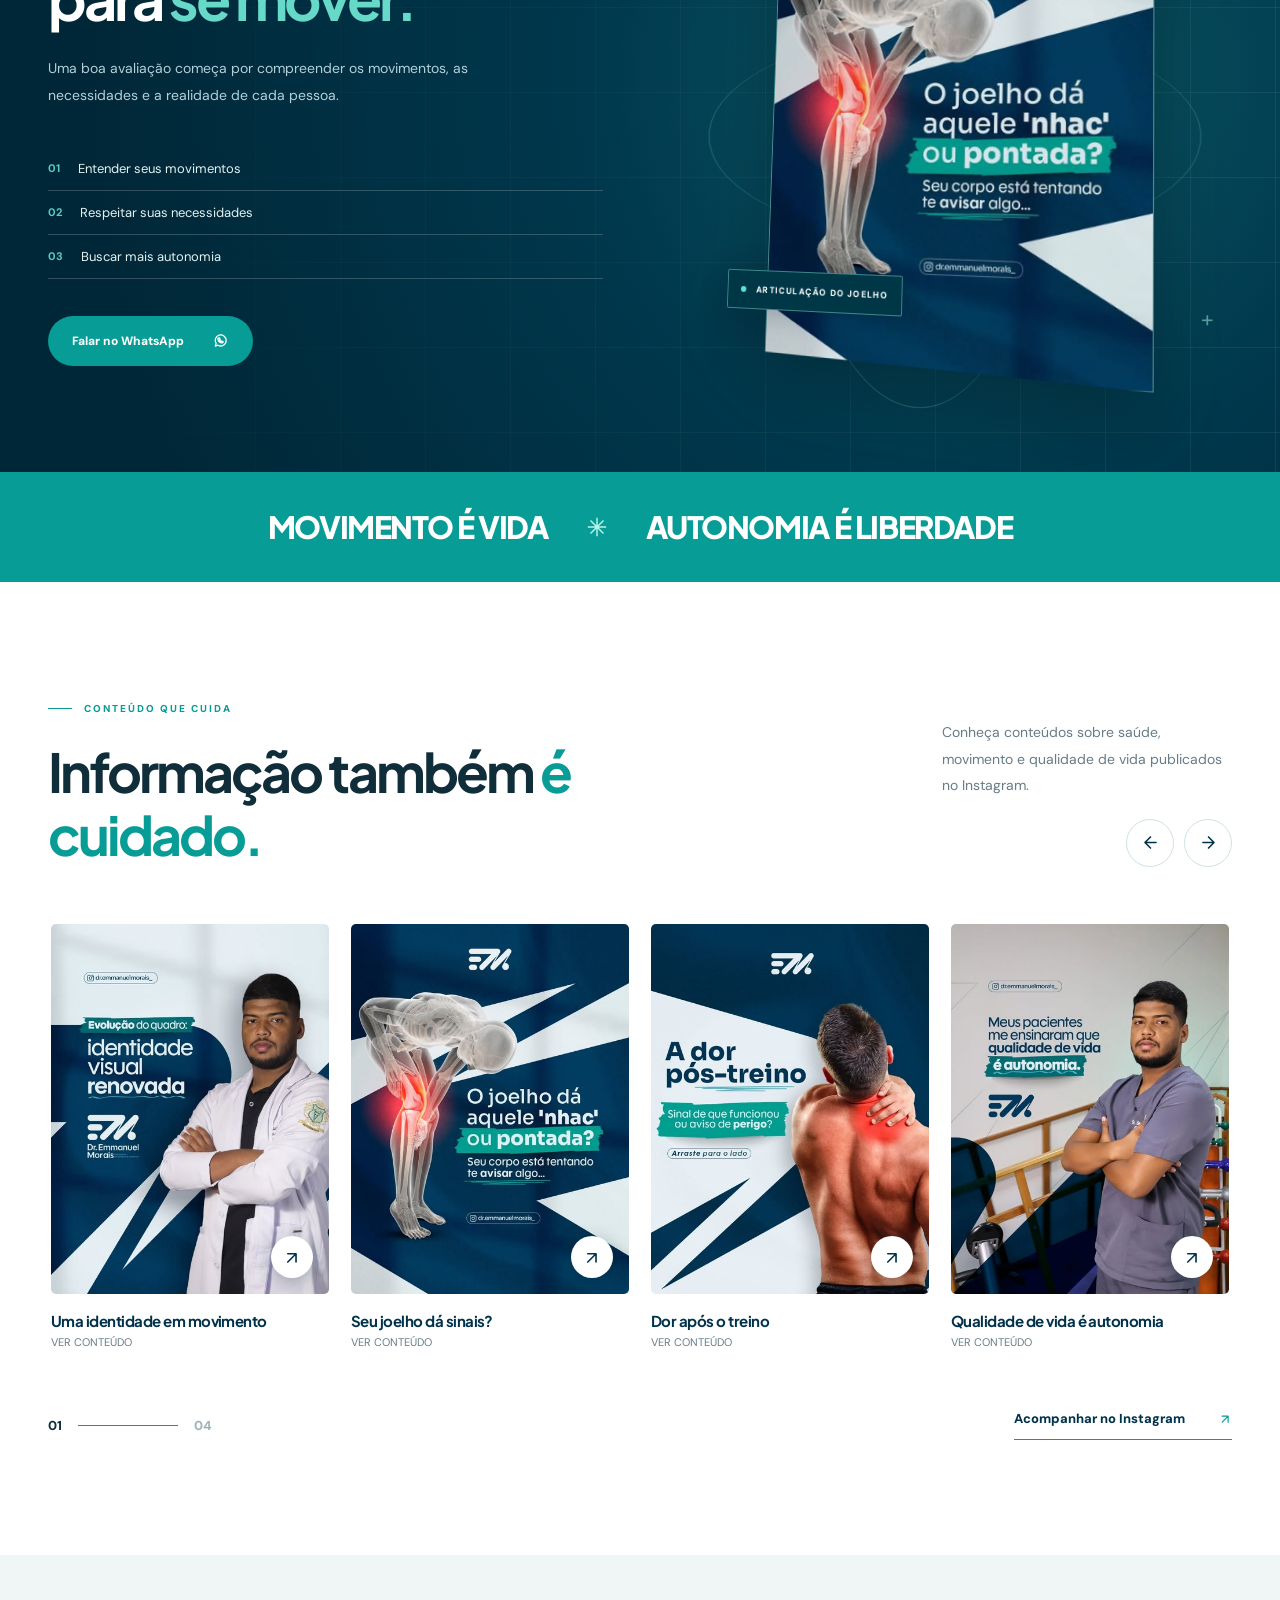
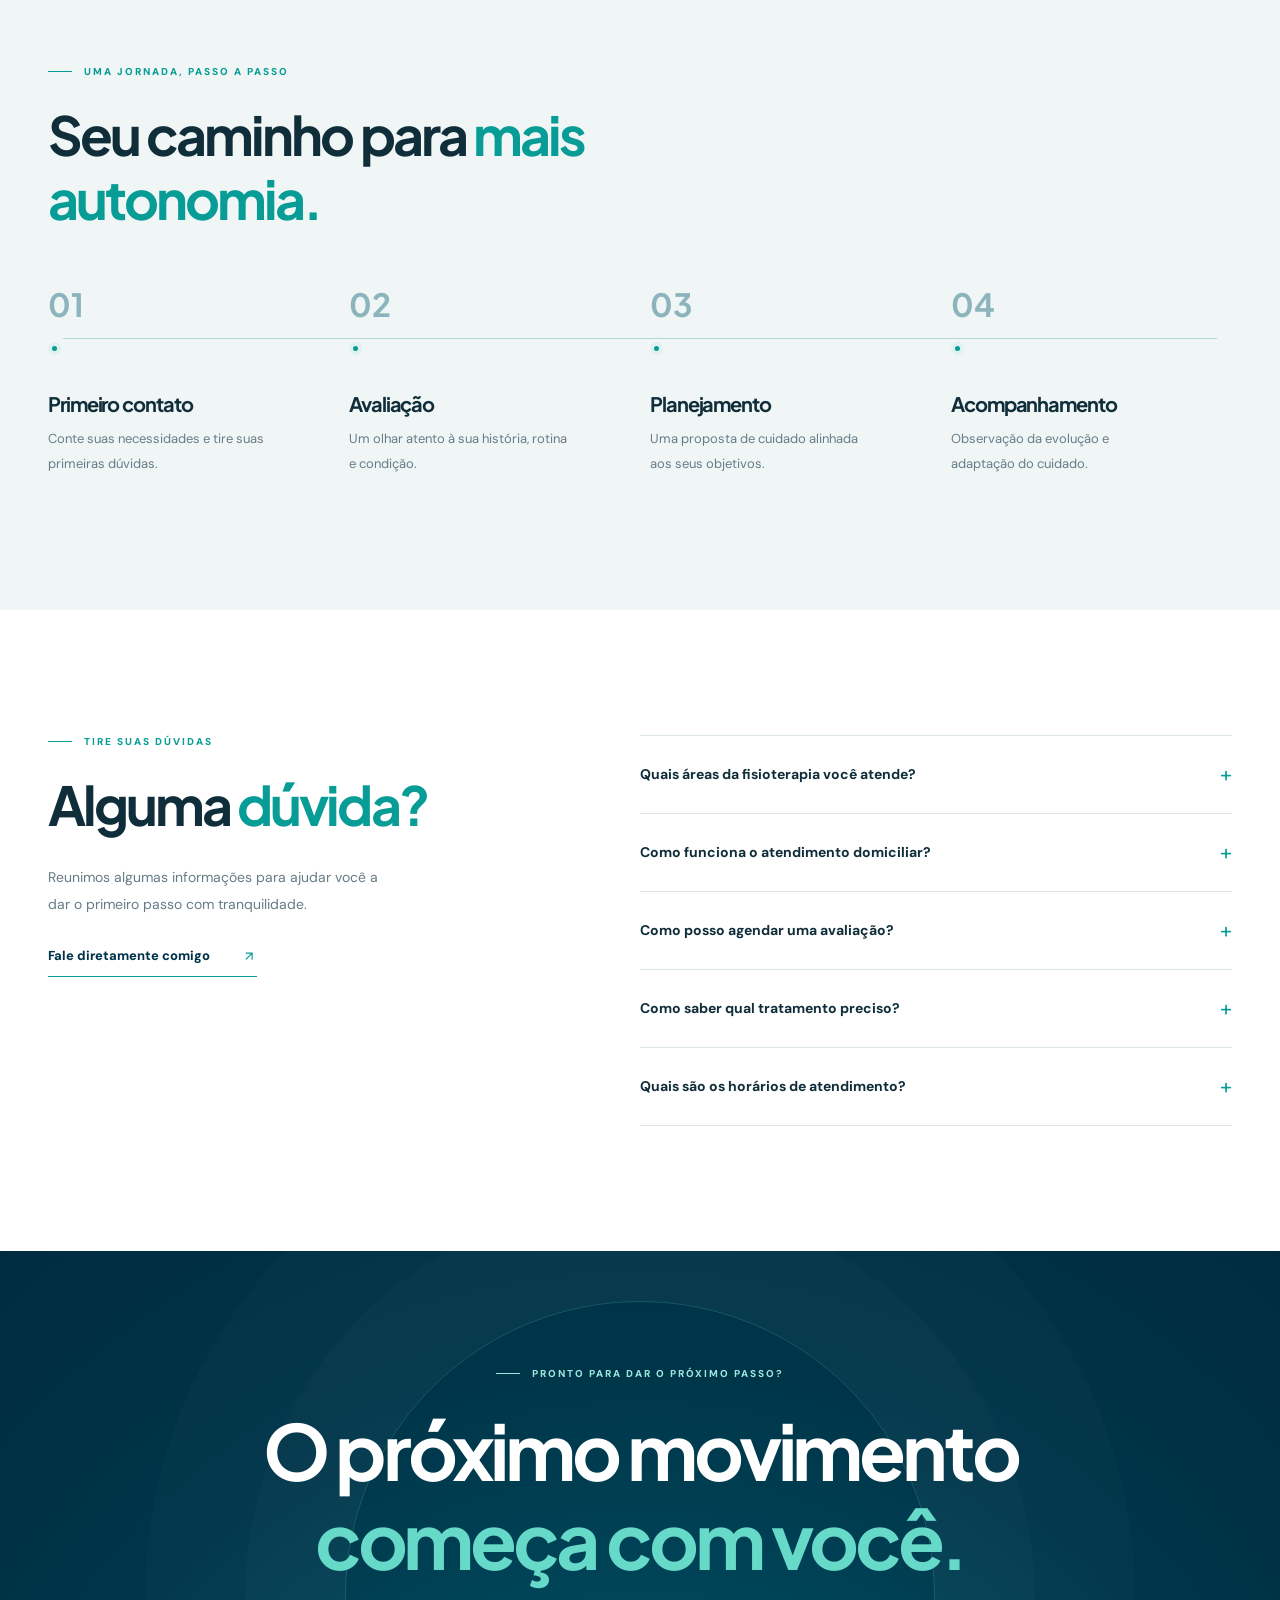
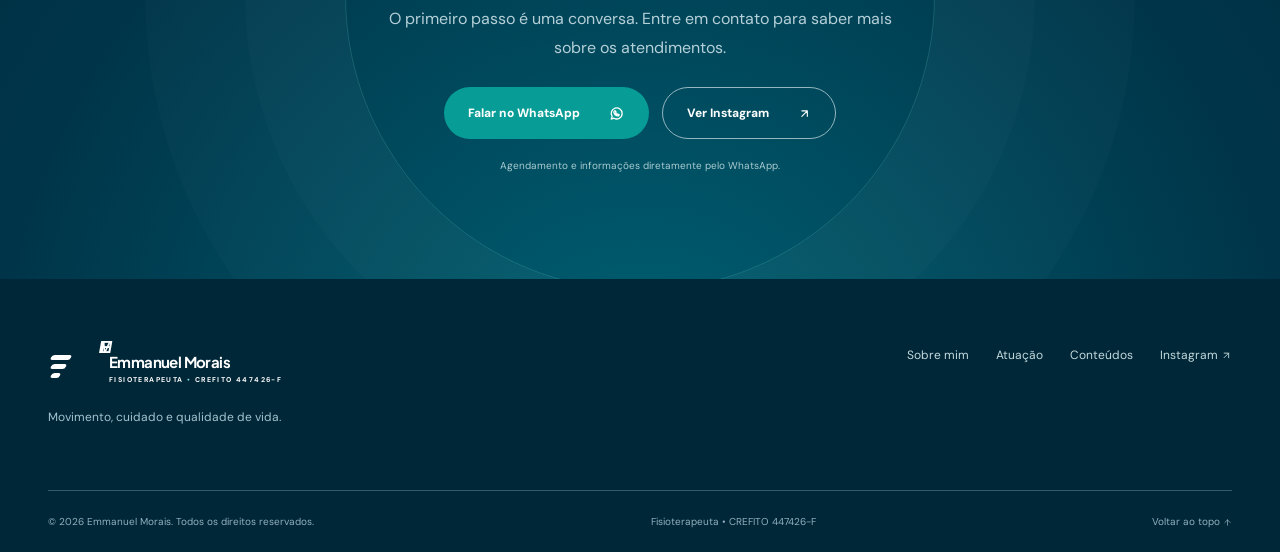
==== commit 946d4234: "Troca ícone de atendimento domiciliar por casa simples" ====
--- a/index.html
+++ b/index.html
@@ -39,7 +39,7 @@
       <article class="service-card reveal"><span class="service-index">01 /</span><div class="service-icon"><svg viewBox="0 0 80 80" fill="none" stroke="currentColor" stroke-width="2"><path d="M28 8C20 24 34 30 30 43c-3 10-13 15-12 29M54 8C42 22 51 33 49 42c-2 12 7 19 10 30"/><circle cx="40" cy="41" r="10"/><path d="M30 41H12m38 0h18"/></svg></div><h3>Traumato-<br/>Ortopédica</h3><p>Atenção às condições musculoesqueléticas e às limitações que afetam seus movimentos.</p><a data-whatsapp-link href="https://wa.me/5584921873474?text=Ol%C3%A1%2C%20Dr.%20Emmanuel%21%20Vim%20pelo%20seu%20site%20e%20gostaria%20de%20saber%20mais%20sobre%20os%20atendimentos%20e%20agendar%20uma%20avalia%C3%A7%C3%A3o." target="_blank" rel="noopener noreferrer" aria-label="Saiba mais sobre fisioterapia traumato-ortopédica">Conhecer <span class="icon-slot"><svg class="ui-icon" viewBox="0 0 24 24" fill="none" stroke="currentColor" stroke-width="2" stroke-linecap="round" stroke-linejoin="round" aria-hidden="true"><path d="M7 17 17 7M7 7h10v10"/></svg></span></a></article>
       <article class="service-card reveal"><span class="service-index">02 /</span><div class="service-icon"><svg viewBox="0 0 80 80" fill="none" stroke="currentColor" stroke-width="2"><circle cx="40" cy="14" r="8"/><path d="m40 23-10 15 13 9 14-4M30 38 18 48m25-1-10 23m10-23 18 18M29 28l22 5" stroke-linecap="round"/></svg></div><h3>Fisioterapia<br/>Desportiva</h3><p>Cuidado e acompanhamento voltados às demandas do esporte e da atividade física.</p><a data-whatsapp-link href="https://wa.me/5584921873474?text=Ol%C3%A1%2C%20Dr.%20Emmanuel%21%20Vim%20pelo%20seu%20site%20e%20gostaria%20de%20saber%20mais%20sobre%20os%20atendimentos%20e%20agendar%20uma%20avalia%C3%A7%C3%A3o." target="_blank" rel="noopener noreferrer" aria-label="Saiba mais sobre fisioterapia desportiva">Conhecer <span class="icon-slot"><svg class="ui-icon" viewBox="0 0 24 24" fill="none" stroke="currentColor" stroke-width="2" stroke-linecap="round" stroke-linejoin="round" aria-hidden="true"><path d="M7 17 17 7M7 7h10v10"/></svg></span></a></article>
       <article class="service-card reveal"><span class="service-index">03 /</span><div class="service-icon"><svg viewBox="0 0 80 80" fill="none" stroke="currentColor" stroke-width="2"><path d="M39 9v27M43 9v27m-4-7L26 16c-8 9-14 22-14 35 0 12 8 18 19 14 8-3 9-13 9-20m3-16 13-13c8 9 14 22 14 35 0 12-8 18-19 14-8-3-9-13-9-20" stroke-linejoin="round"/></svg></div><h3>Fisioterapia<br/>Respiratória</h3><p>Abordagens fisioterapêuticas direcionadas à função respiratória de cada pessoa.</p><a data-whatsapp-link href="https://wa.me/5584921873474?text=Ol%C3%A1%2C%20Dr.%20Emmanuel%21%20Vim%20pelo%20seu%20site%20e%20gostaria%20de%20saber%20mais%20sobre%20os%20atendimentos%20e%20agendar%20uma%20avalia%C3%A7%C3%A3o." target="_blank" rel="noopener noreferrer" aria-label="Saiba mais sobre fisioterapia respiratória">Conhecer <span class="icon-slot"><svg class="ui-icon" viewBox="0 0 24 24" fill="none" stroke="currentColor" stroke-width="2" stroke-linecap="round" stroke-linejoin="round" aria-hidden="true"><path d="M7 17 17 7M7 7h10v10"/></svg></span></a></article>
-      <article class="service-card highlight reveal"><span class="service-index">04 /</span><div class="service-icon"><svg viewBox="0 0 80 80" fill="none" stroke="currentColor" stroke-width="2"><path d="m9 36 31-25 31 25v35H9V36Z"/><path d="M32 71V48h16v23M22 35h10m16 0h10"/><path d="M40 19v13m-6-7h12"/></svg></div><h3>Atendimento<br/>Domiciliar</h3><p>Um cuidado próximo e individualizado, com a praticidade do atendimento em casa.</p><a data-whatsapp-link href="https://wa.me/5584921873474?text=Ol%C3%A1%2C%20Dr.%20Emmanuel%21%20Vim%20pelo%20seu%20site%20e%20gostaria%20de%20saber%20mais%20sobre%20os%20atendimentos%20e%20agendar%20uma%20avalia%C3%A7%C3%A3o." target="_blank" rel="noopener noreferrer" aria-label="Saiba mais sobre atendimento domiciliar">Conhecer <span class="icon-slot"><svg class="ui-icon" viewBox="0 0 24 24" fill="none" stroke="currentColor" stroke-width="2" stroke-linecap="round" stroke-linejoin="round" aria-hidden="true"><path d="M7 17 17 7M7 7h10v10"/></svg></span></a></article>
+      <article class="service-card highlight reveal"><span class="service-index">04 /</span><div class="service-icon"><svg viewBox="0 0 80 80" fill="none" stroke="currentColor" stroke-width="2.5" stroke-linecap="round" stroke-linejoin="round" role="img" aria-label="Ícone de casa"><path d="M11 37 40 13l29 24"/><path d="M18 33v36h44V33"/><path d="M33 69V47h14v22"/></svg></div><h3>Atendimento<br/>Domiciliar</h3><p>Um cuidado próximo e individualizado, com a praticidade do atendimento em casa.</p><a data-whatsapp-link href="https://wa.me/5584921873474?text=Ol%C3%A1%2C%20Dr.%20Emmanuel%21%20Vim%20pelo%20seu%20site%20e%20gostaria%20de%20saber%20mais%20sobre%20os%20atendimentos%20e%20agendar%20uma%20avalia%C3%A7%C3%A3o." target="_blank" rel="noopener noreferrer" aria-label="Saiba mais sobre atendimento domiciliar">Conhecer <span class="icon-slot"><svg class="ui-icon" viewBox="0 0 24 24" fill="none" stroke="currentColor" stroke-width="2" stroke-linecap="round" stroke-linejoin="round" aria-hidden="true"><path d="M7 17 17 7M7 7h10v10"/></svg></span></a></article>
     </div></div></section>
     <section class="anatomy" id="movimento"><div class="anatomy-background"></div><div class="section-wrap anatomy-inner"><div class="anatomy-content reveal"><div class="eyebrow light"><span class="mini-line"></span> ENTENDA SEU CORPO</div><h2>Seu corpo nasceu para <em>se mover.</em></h2><p>Uma boa avaliação começa por compreender os movimentos, as necessidades e a realidade de cada pessoa.</p><div class="anatomy-steps"><div><b>01</b><span>Entender seus movimentos</span></div><div><b>02</b><span>Respeitar suas necessidades</span></div><div><b>03</b><span>Buscar mais autonomia</span></div></div><a class="btn btn-teal" data-whatsapp-link href="https://wa.me/5584921873474?text=Ol%C3%A1%2C%20Dr.%20Emmanuel%21%20Vim%20pelo%20seu%20site%20e%20gostaria%20de%20saber%20mais%20sobre%20os%20atendimentos%20e%20agendar%20uma%20avalia%C3%A7%C3%A3o." target="_blank" rel="noopener noreferrer">Falar no WhatsApp <span class="icon-slot"><svg class="ui-icon icon-whatsapp" viewBox="0 0 24 24" fill="none" stroke="currentColor" stroke-width="1.8" stroke-linecap="round" stroke-linejoin="round" aria-hidden="true"><path d="M20.5 11.6a8.5 8.5 0 0 1-12.7 7.5L3.5 20.5l1.4-4.2A8.5 8.5 0 1 1 20.5 11.6Z"/><path d="M8.3 7.7c-.5.5-.8 1.3-.6 2.1.5 2.3 3.3 5.1 5.6 5.6.8.2 1.6-.1 2.1-.6l.6-1.2-2.2-1.1-.9.9c-1.2-.5-2.2-1.5-2.7-2.7l.9-.9-1.1-2.2-1.7.1Z"/></svg></span></a></div><div class="anatomy-stage"><span class="anatomy-ring ring-a"></span><span class="anatomy-ring ring-b"></span><div class="anatomy-model" id="anatomyModel"><div class="anatomy-label above">ANATOMIA EM MOVIMENTO <span>+</span></div><img src="post-joelho.png" alt="Ilustração da articulação do joelho com destaque para a região dolorida" loading="lazy"/><div class="anatomy-label below"><i></i> ARTICULAÇÃO DO JOELHO</div></div><span class="anatomy-cross c1">+</span><span class="anatomy-cross c2">+</span></div></div></section>
     <section class="quote-band" aria-label="Nossa filosofia: movimento é vida e autonomia é liberdade"><div class="quote-track"><span class="quote-phrase">MOVIMENTO É VIDA</span><span class="quote-divider" aria-hidden="true"><svg viewBox="0 0 24 24" fill="none" stroke="currentColor" stroke-width="1.6"><path d="M12 2v20M2 12h20M4.9 4.9l14.2 14.2M19.1 4.9 4.9 19.1"/></svg></span><span class="quote-phrase">AUTONOMIA É LIBERDADE</span></div></section>
